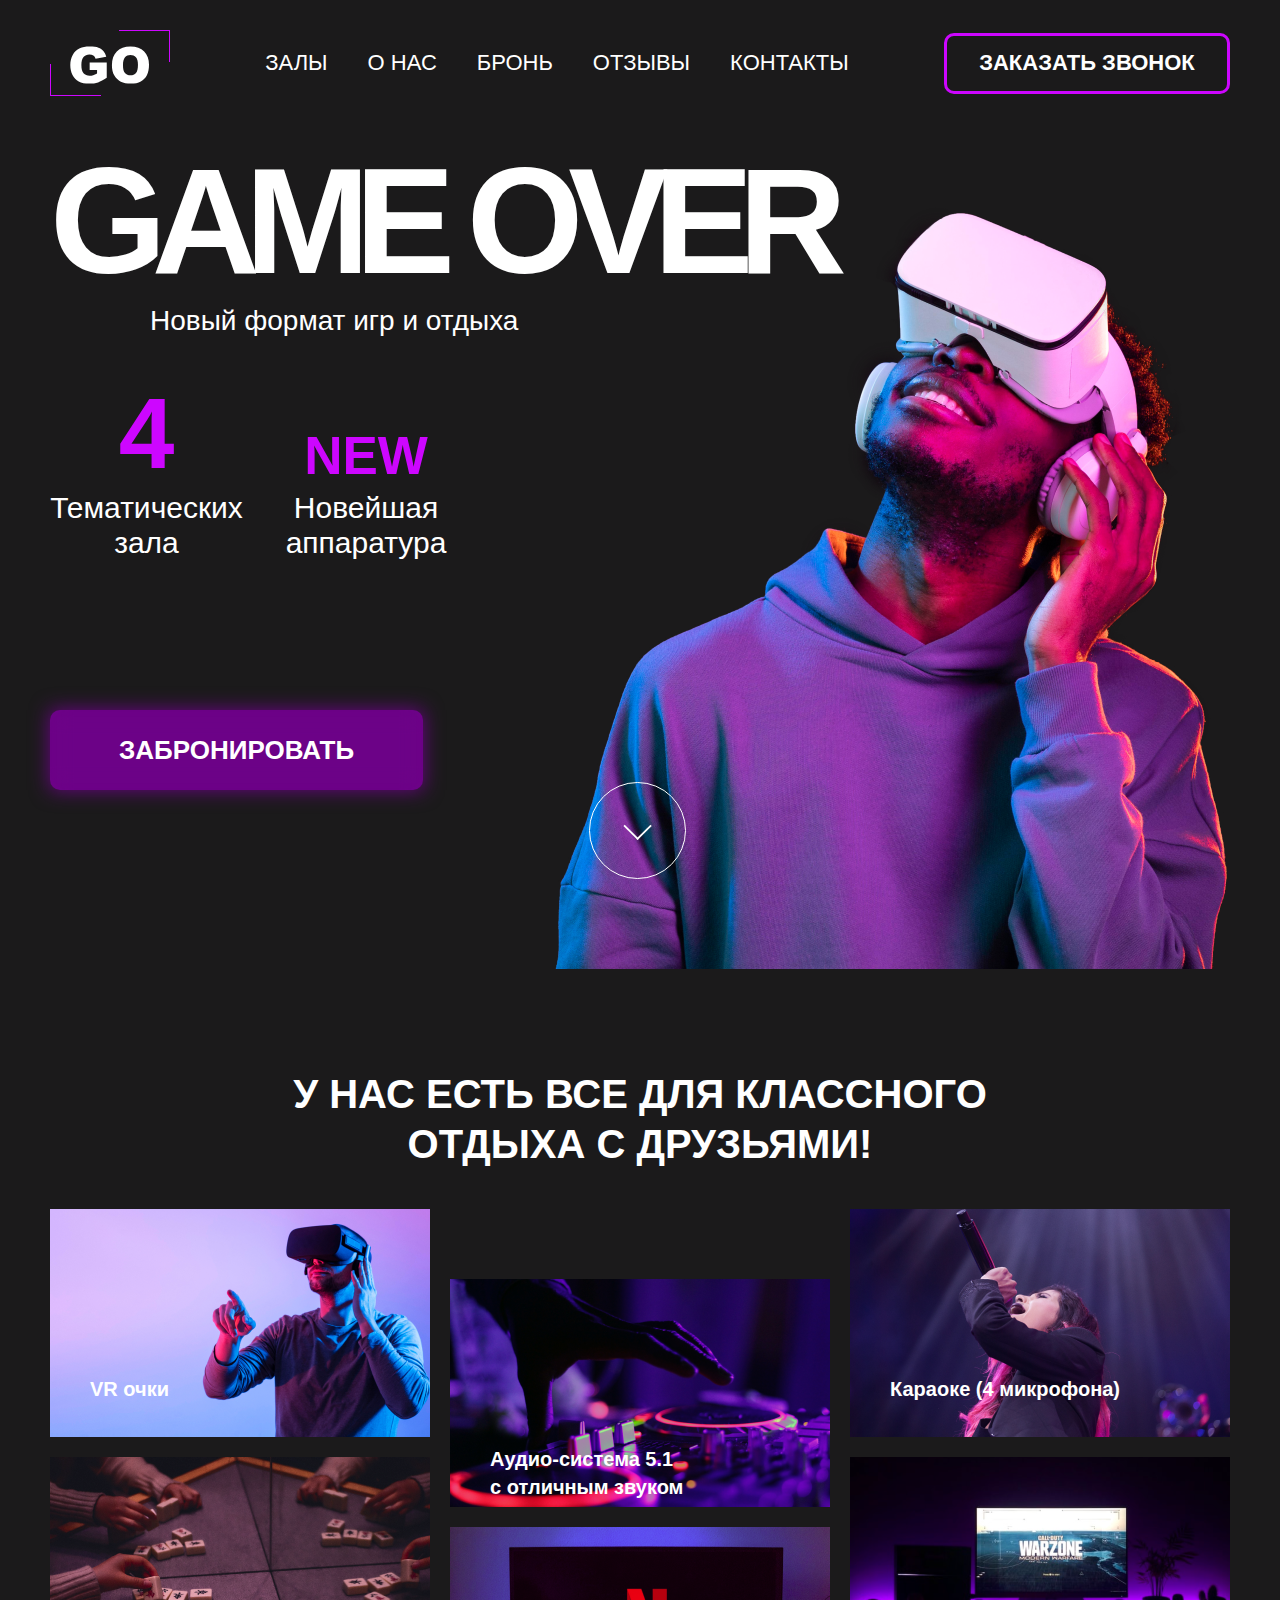
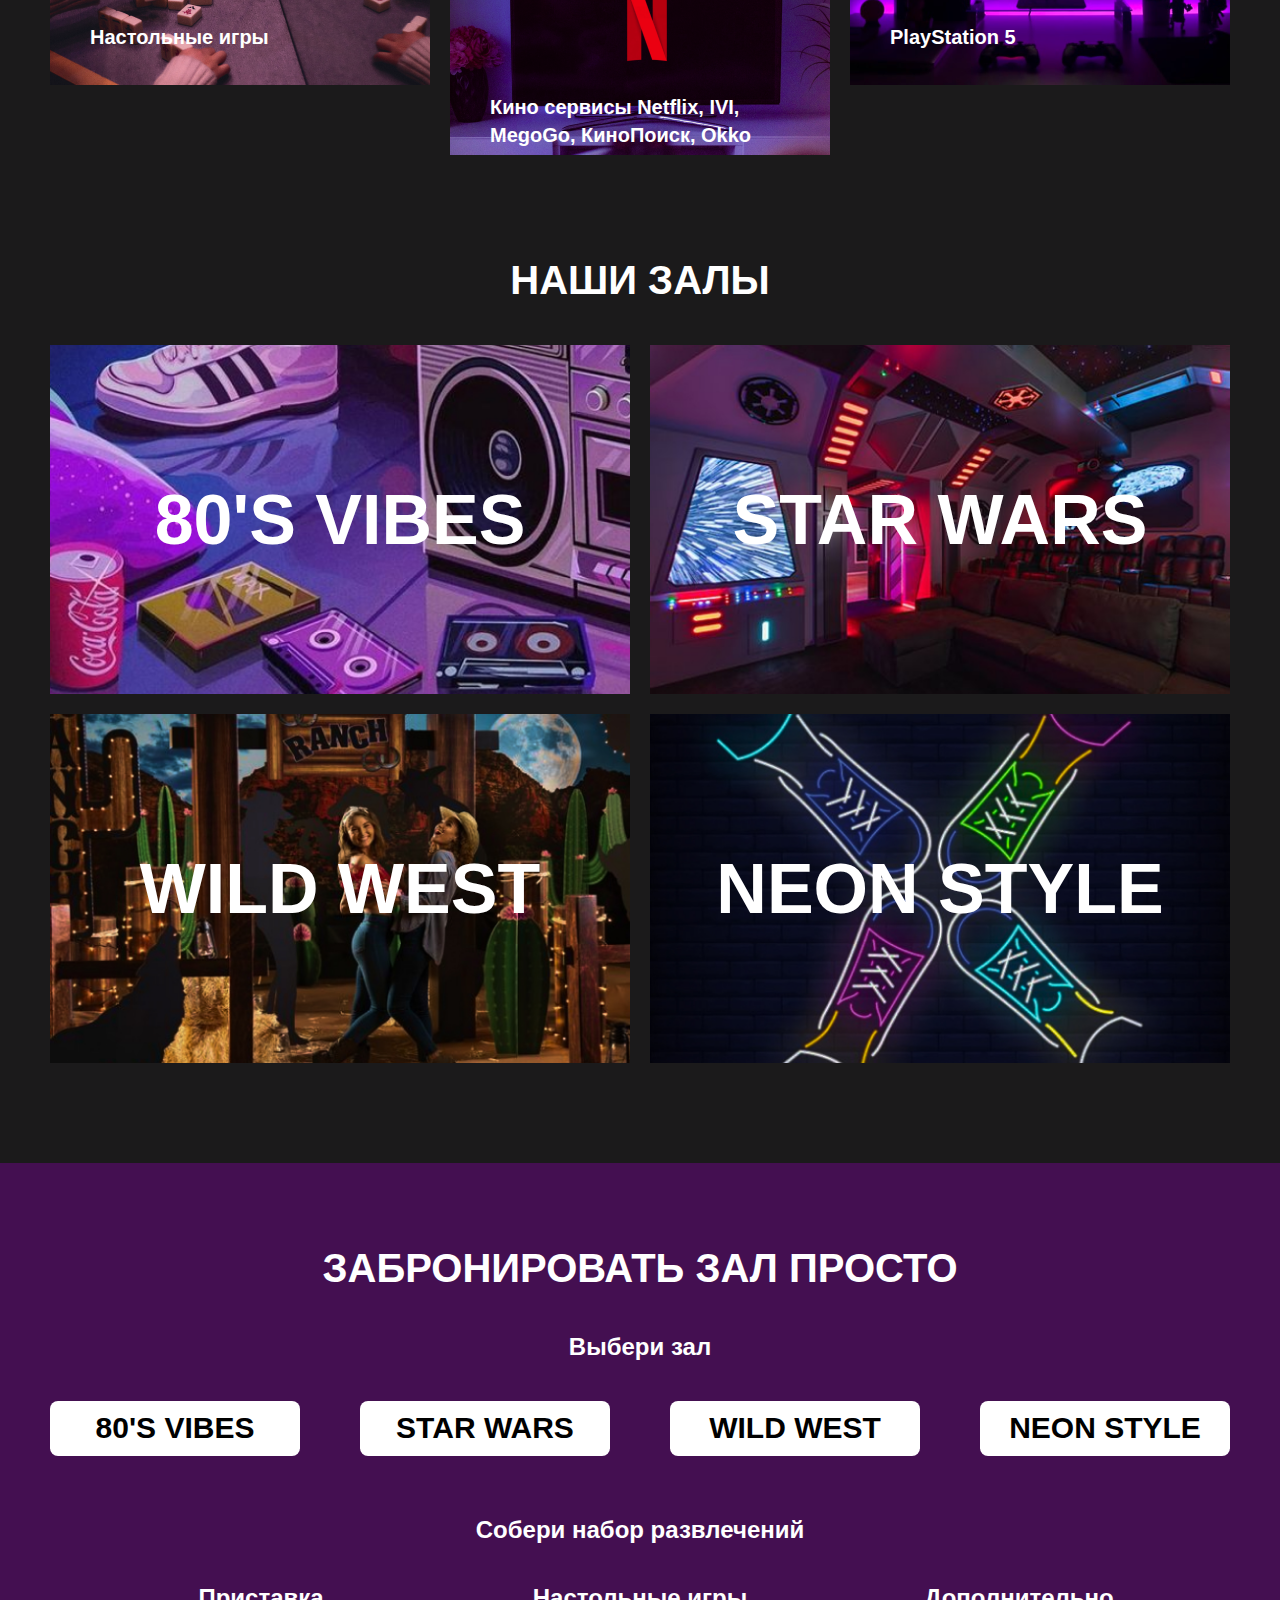
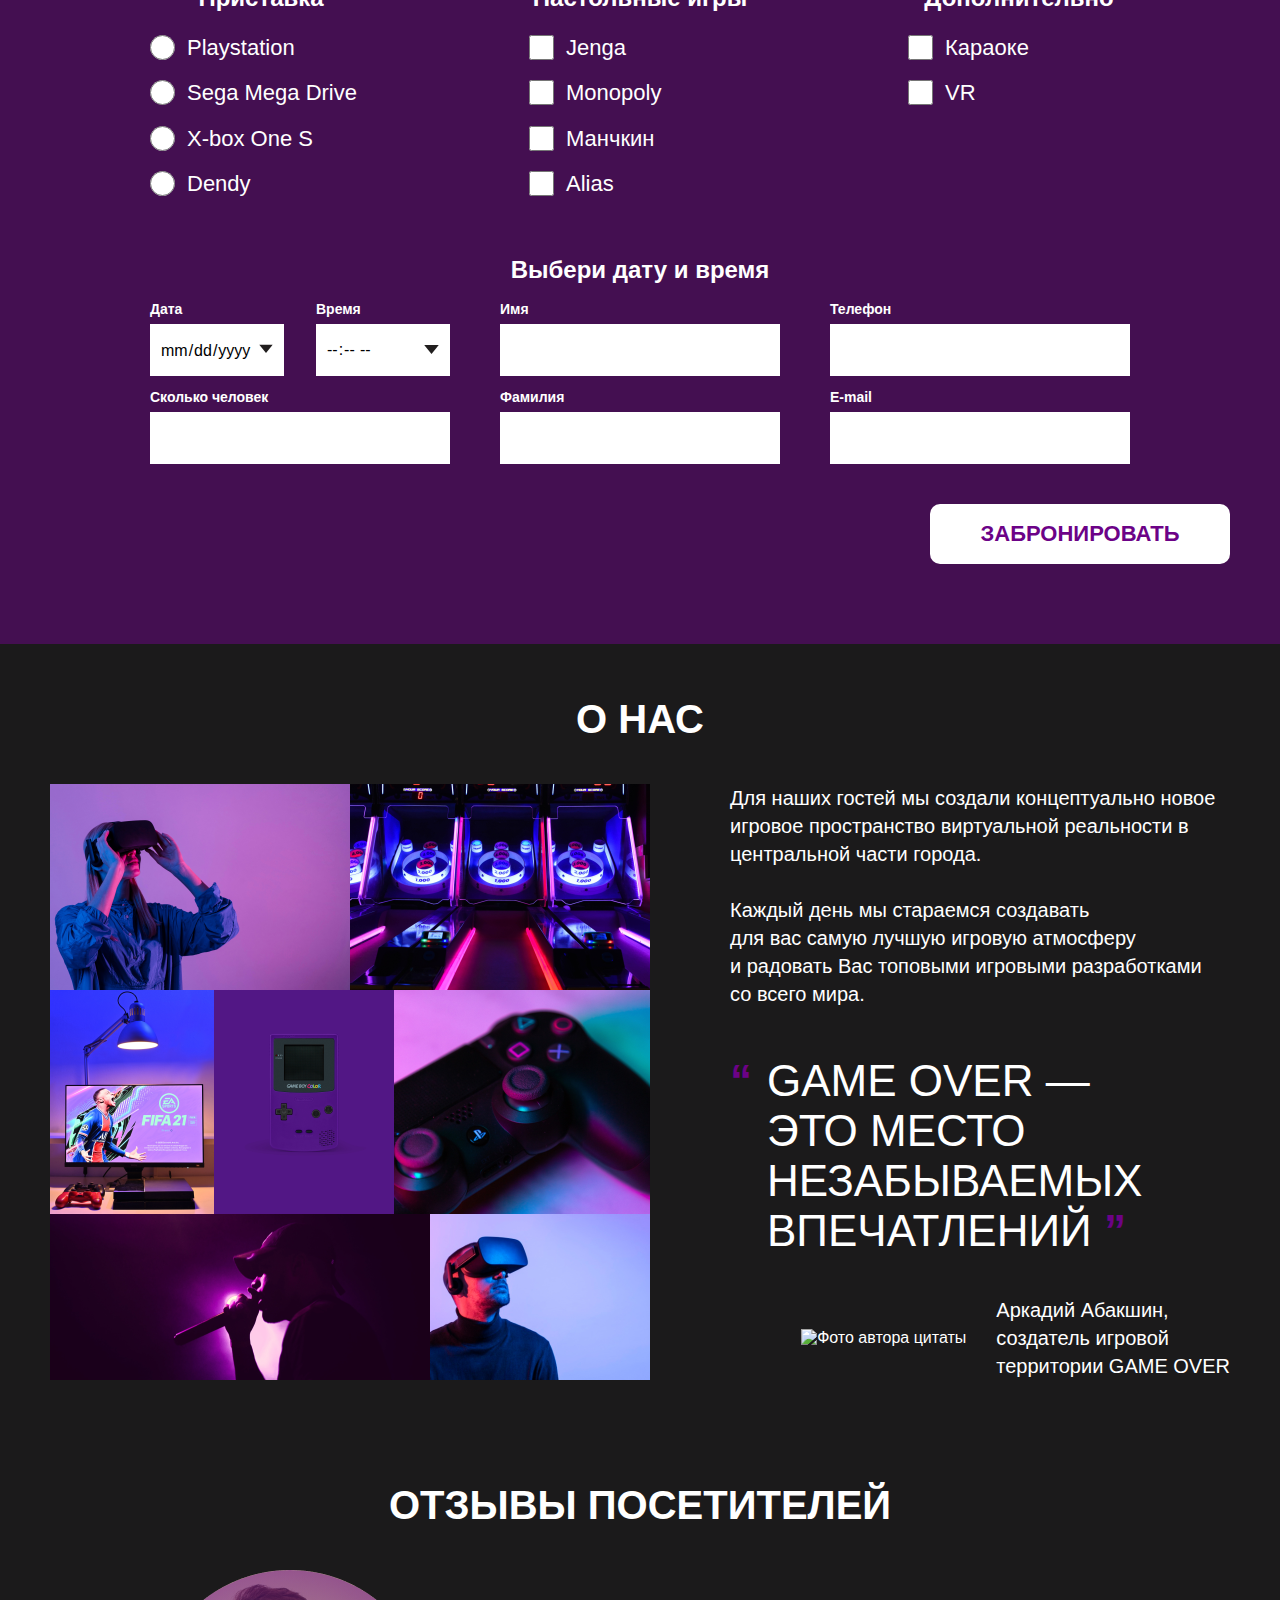
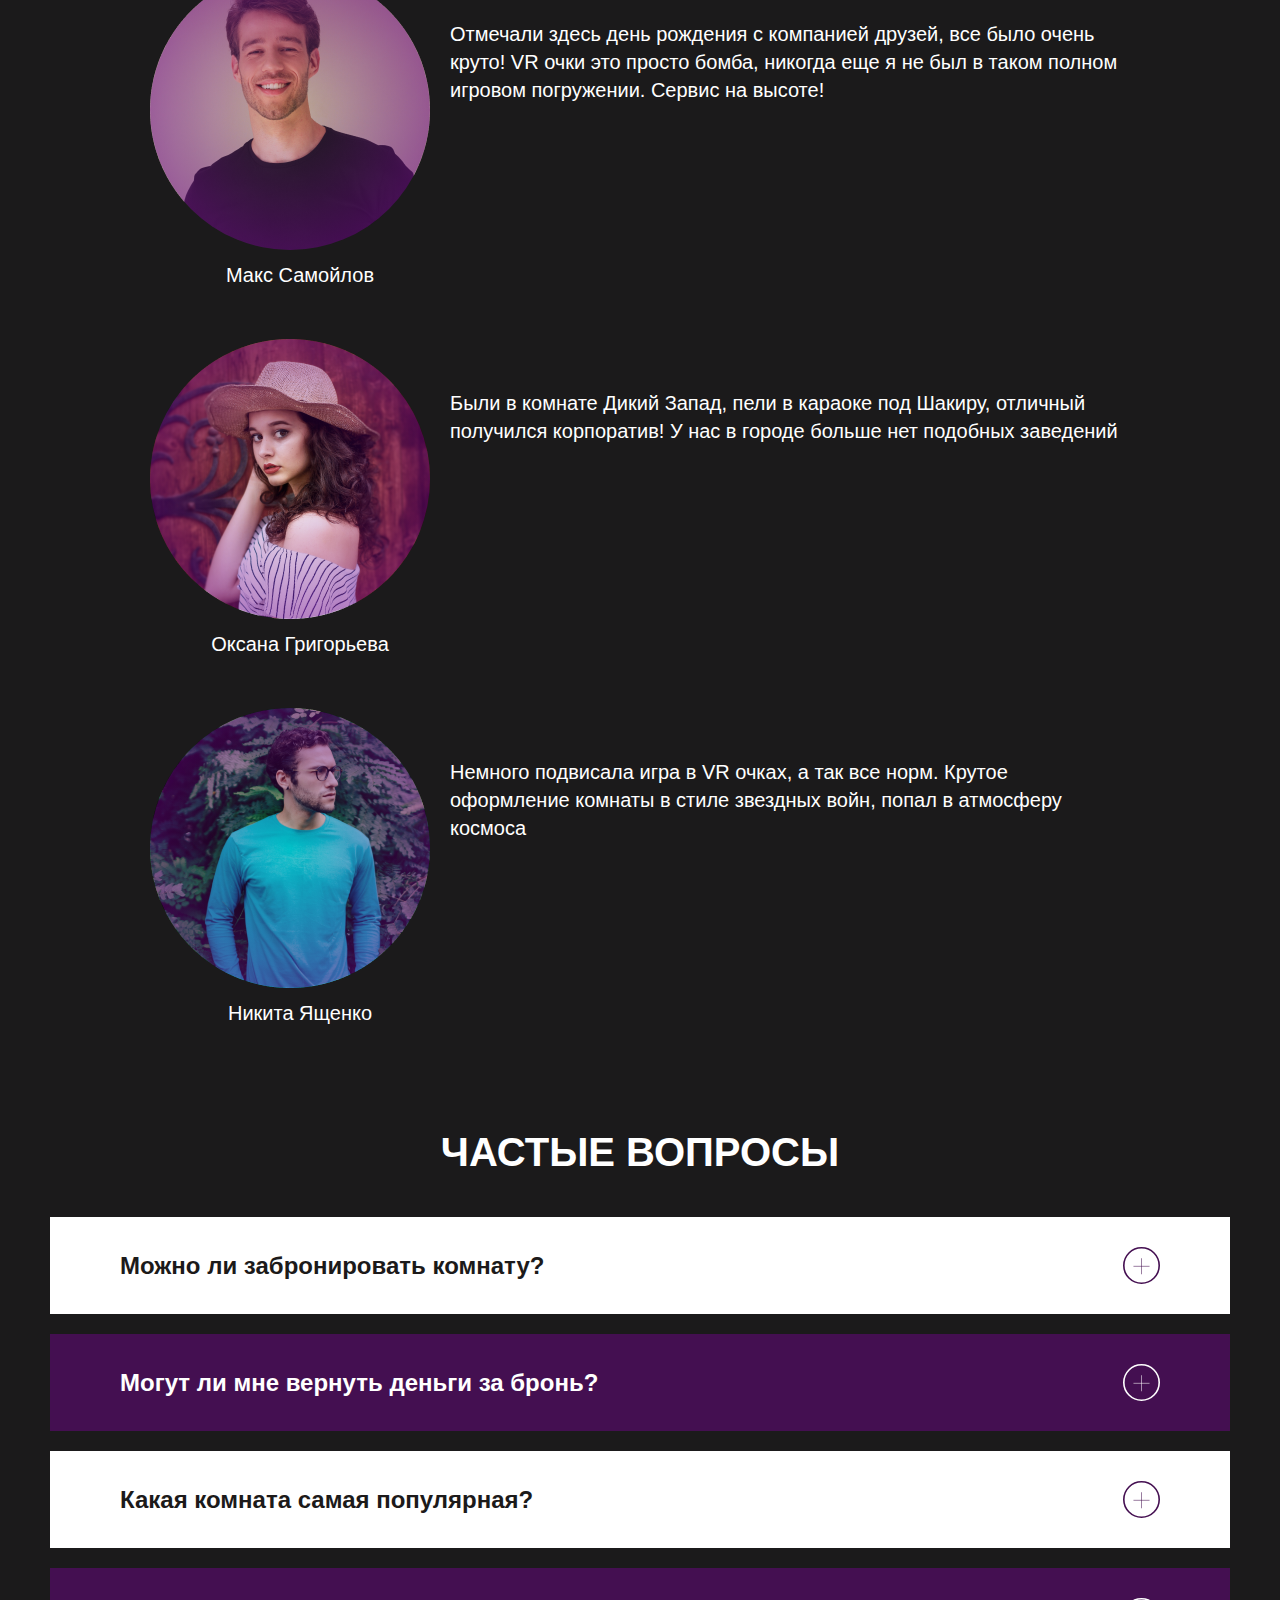
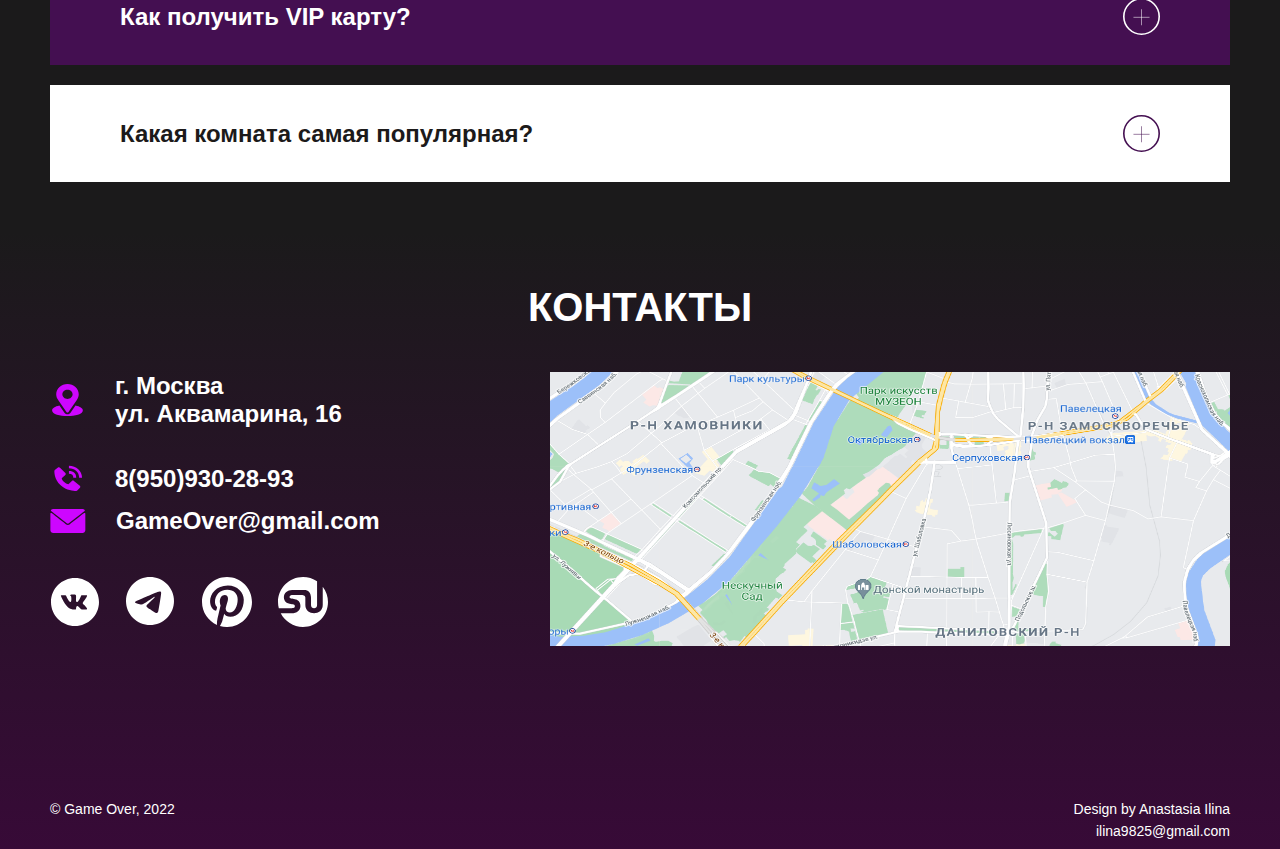
==== index.html @ a30a324d "applied a gradient to photo reviews" ====
<!DOCTYPE html>
<html lang="ru">
<head>
<meta charset="UTF-8">
  <meta name="viewport" content="width=device-width, initial-scale=1.0">
  <link type="image/x-icon" rel="icon" href="favicon/favicon.ico">
  <link rel="icon" type="image/svg+xml" href="favicon/icon.svg">
  <link rel="apple-touch-icon" sizes="180x180" href="favicon/apple-touch-icon.png">
  <link rel="icon" type="image/png" sizes="512x512" href="favicon/android-chrome-512x512.png">
  <link rel="icon" type="image/png" sizes="192x192" href="favicon/android-chrome-192x192.png">
  <link rel="icon" type="image/png" sizes="150x150" href="favicon/mstile-150x150.png">
  <link rel="icon" type="image/png" sizes="32x32" href="favicon/favicon-32x32.png">
  <link rel="icon" type="image/png" sizes="16x16" href="favicon/favicon-16x16.png">
  <title>Methed - Модуль 2</title>

  <link rel="stylesheet" href="style/index.css">
</head>
<body>
  <header class="header">
    <div class="container">
      <div class="header__box-content">

        <div class="header__box-logo">
          <a class="header__logo" href="index.html"></a>
        </div>

        <div class="header__box-nav">
          <nav class="header__navigation">
            <ul class="header__list">
              <li class="header__item">
                <a class="header__link" href="#halls">Залы</a>
              </li>
  
              <li class="header__item">
                <a class="header__link" href="#about">О нас</a>
              </li>
  
              <li class="header__item">
                <a class="header__link" href="#reservation">Бронь</a>
              </li>
  
              <li class="header__item">
                <a class="header__link" href="#reviews">Отзывы</a>
              </li>
  
              <li class="header__item">
                <a class="header__link" href="#contacts">Контакты</a>
              </li>
            </ul>
          </nav>
        </div>

        <div class="header__box-button">
          <button type="button" class="header__button">
            Заказать звонок
          </button>
        </div>

      </div>
    </div>
  </header>

  <main class="main">
    <section class="section welcome-page">
      <div class="banner container">
        <h1 class="banner__title">Game over</h1>
        <h2 class="banner__subtitle">Новый формат игр и отдыха</h2>
        <div class="banner__box-content">

          <div class="banner__box-text banner__box-text_position_left">
            <p class="banner__text banner__text_color_purple banner__text_size_100">4</p>
            <p class="banner__text">Тематических зала</p>
          </div>

          <div class="banner__box-text banner__box-text_position_right">
            <p class="banner__text banner__text_color_purple banner__text_size_75">new</p>
            <p class="banner__text">Новейшая аппаратура</p>
          </div>

        </div>

        <div class="banner__box-button">
          <button class="banner__button" type="button">Забронировать</button>
          <a class="banner__link-down" href="#halls"></a>
        </div>

      </div>
    </section>

    <section class="section have-page">
      <div class="we-have container">
        <div class="we-have__box-title">
          <h2 class="we-have__title">У нас есть все для классного отдыха с друзьями!</h2>
        </div>

        <ul class="we-have__list">
          <li class="we-have__item we-have__item_background_vr">
            <p class="we-have__item-text">VR очки</p>
          </li>

          <li class="we-have__item we-have__item_background_audio we-have__item_position_down">
            <p class="we-have__item-text">Аудио-система 5.1
              с отличным звуком</p>
          </li>

          <li class="we-have__item we-have__item_background_karaoke">
            <p class="we-have__item-text">Караоке (4 микрофона)</p>
          </li>

          <li class="we-have__item  we-have__item_background_games">
            <p class="we-have__item-text">Настольные игры</p>
          </li>

          <li class="we-have__item  we-have__item_background_films we-have__item_position_down">
            <p class="we-have__item-text">Кино сервисы Netflix, IVI, MegoGo, КиноПоиск, Okko</p>
          </li>

          <li class="we-have__item  we-have__item_background_playstation">
            <p class="we-have__item-text">РlаyStаtiоn 5</p>
          </li>
        </ul>

      </div>
    </section>

    <section class="section section_padding_custom halls-page" id="halls">
      <div class="halls container">
        <h2 class="halls__title">Наши залы</h2>
        <ol class="halls__list">
          <li class="halls__element halls__element_img_80s">
            <p class="halls__subtitle">80's 
              vibes</p>
          </li>
  
          <li class="halls__element halls__element_img_star-wars">
            <p class="halls__subtitle">Star 
              wars</p>
          </li>
  
          <li class="halls__element halls__element_img_wild-west">
            <p class="halls__subtitle">Wild 
              west</p>
          </li>
  
          <li class="halls__element halls__element_img_neon">
            <p class="halls__subtitle">Neon 
              style</p>
          </li>
        </ol>
      </div>
    </section>
  
    <section class="section-custom reservation-page" id="reservation">
      <div class="reservation container">
        <h2 class="reservation__title">Забронировать зал просто</h2>
        <p class="reservation__subtitle">Выбери зал</p>
        <form class="reservation__form" method="POST">
          <fieldset class="reservation__fieldset">

            <div class="reservation__box reservation__box_block_first">
              <label class="reservation__label reservation__label_block_first" tab-index="0">
                <input class="reservation__input reservation__input_block_first" type="radio" name="style" value="1st-style">80's vibes
              </label>
        
              <label class="reservation__label reservation__label_block_first" tab-index="0">
                <input class="reservation__input reservation__input_block_first" type="radio" name="style" value="2nd-style">Star wars
              </label>
        
              <label class="reservation__label reservation__label_block_first" tab-index="0">
                <input class="reservation__input reservation__input_block_first" type="radio" name="style" value="3rd-style">Wild west
              </label>
        
              <label class="reservation__label reservation__label_block_first" tab-index="0">
                <input class="reservation__input reservation__input_block_first" type="radio" name="style" value="4th-style">Neon style
              </label>
            </div>

          </fieldset>
          
          <div class="reservation__container-small">
            <fieldset class="reservation__fieldset">
              <legend class="reservation__legend">Собери набор развлечений</legend>

              <div class="reservation__box reservation__box_block_second">
                <fieldset class="reservation__fieldset">
                  <legend  class="reservation__legend reservation__legend_block_second">Приставка</legend>
                  
                  <div class="reservation__box-content reservation__box-content_block_second">
                    <label class="reservation__label reservation__label_block_second">
                      <input class="reservation__input reservation__input_block_second" type="radio" name="console" value="1st-console">Playstation
                      <span class="reservation__mark"></span>
                    </label>
            
                    <label class="reservation__label reservation__label_block_second">
                      <input class="reservation__input reservation__input_block_second" type="radio" name="console" value="2nd-console">Sega Mega Drive
                      <span class="reservation__mark"></span>
                    </label>
            
                    <label class="reservation__label reservation__label_block_second">
                      <input class="reservation__input reservation__input_block_second" type="radio" name="console" value="3rd-console">X-box One S
                      <span class="reservation__mark"></span>
                    </label>
            
                    <label class="reservation__label reservation__label_block_second">
                      <input class="reservation__input reservation__input_block_second" type="radio" name="console" value="4th-console">Dendy
                      <span class="reservation__mark"></span>
                    </label>
                  </div>

                </fieldset>
          
                <fieldset class="reservation__fieldset">
                  <legend class="reservation__legend reservation__legend_block_second">Настольные игры</legend>
                  
                  <div class="reservation__box-content reservation__box-content_block_second">
                    <label class="reservation__label reservation__label_block_second">
                      <input class="reservation__input reservation__input_block_second" type="checkbox" name="game" value="1st-game">Jenga
                      <span class="reservation__mark"></span>
                    </label>
            
                    <label class="reservation__label reservation__label_block_second">
                      <input class="reservation__input reservation__input_block_second" type="checkbox" name="game" value="2nd-game">Monopoly
                      <span class="reservation__mark"></span>
                    </label>
            
                    <label class="reservation__label reservation__label_block_second">
                      <input class="reservation__input reservation__input_block_second" type="checkbox" name="game" value="3rd-game">Манчкин
                      <span class="reservation__mark"></span>
                    </label>
            
                    <label class="reservation__label reservation__label_block_second">
                      <input class="reservation__input reservation__input_block_second" type="checkbox" name="game" value="4th-game">Alias
                      <span class="reservation__mark"></span>
                    </label>
                  </div>

                </fieldset>
          
                <fieldset class="reservation__fieldset">
                  <legend  class="reservation__legend reservation__legend_block_second">Дополнительно</legend>
                  
                  <div class="reservation__box-content reservation__box-content_block_second">
                    <label class="reservation__label reservation__label_block_second">
                      <input class="reservation__input reservation__input_block_second" type="checkbox" name="extra" value="1st-extra">Караоке
                      <span class="reservation__mark"></span>
                    </label>
            
                    <label  class="reservation__label reservation__label_block_second">
                      <input class="reservation__input reservation__input_block_second" type="checkbox" name="extra" value="2nd-extra">VR
                      <span class="reservation__mark"></span>
                    </label>
                  </div>
                  
                </fieldset>
              </div>

            </fieldset>
        
            <fieldset class="reservation__fieldset">
              <legend  class="reservation__legend">Выбери дату и время</legend>
              <div class="reservation__box reservation__box_block_third">

                <div class="reservation__box-third reservation__box-third_position_left">
                  <label class="reservation__label-date" for="date">Дата</label>
                  <input class="reservation__input-date" id="date" type="date" name="date" required>
            
                  <label class="reservation__label-time" for="time">Время</label>
                  <input class="reservation__input-time" id="time" type="time" name="time" required>
            
                  <label class="reservation__label-number" for="number">Сколько человек</label>
                  <input class="reservation__input-number" id="number" type="number" name="people-count" required>
                </div>
                
                <div class="reservation__box-third reservation__box-third_position_middle">
                  <label class="reservation__label-name" for="name">Имя</label>
                  <input class="reservation__input-name" id="name" type="text" name="name" required>

                  <label class="reservation__label-surname" for="surname">Фамилия</label>
                  <input class="reservation__input-surname" id="surname" type="text" name="surname" required>
                </div>

                <div class="reservation__box-third reservation__box-third_position_right">
                  <label class="reservation__label-tel" for="tel">Телефон</label>
                  <input class="reservation__input-tel" id="tel" type="tel" name="tel" pattern="^\+?[7-8]-?[0-9]{3}-?[0-9]{3}-?[0-9]{2}-?[0-9]{2}$" title="+7-(999)-999-99-99" maxlength="12" required>
    
                  <label class="reservation__label-email" for="e-mail">E-mail</label>
                  <input class="reservation__input-email" id="e-mail" type="text" name="e-mail" required>
                </div>

              </div>
            </fieldset>
          </div>

          <div class="reservation__sending-area">
            <button class="reservation__button" type="submit" formaction="https://jsonplaceholder.typicode.com/posts">Забронировать</button>
          </div>
        </form>
      </div>
    </section>

    <section class="section about-page" id="about">
      <div class="about container">
        <h2 class="about__title">О нас</h2>

        <div class="about__box-wrapper">
          <div class="about__box-content about__box-content_position_left">
            <img class="about__image" src="img/about-left-img.png" alt="">
          </div>
  
          <div class="about__box-content about__box-content_position_right">
            <p class="about__text">Для наших гостей мы создали концептуально новое игровое пространство виртуальной реальности в центральной части города. 
              
              Каждый день мы стараемся создавать 
              для вас самую лучшую игровую атмосферу 
              и радовать Вас топовыми игровыми разработками 
              со всего мира.</p>
            <div class="about__box-quote">
              <span class="about__qoute-symbol">“</span>
              <blockquote class="about__quote">GAME OVER — 
              это место незабываемых впечатлений</blockquote>
            </div>

            <div class="about__box-author">
              <img class="about__author-image" src="img/boss-photo.svg" alt="Фото автора цитаты">
              <cite class="about__author-name">Аркадий Абакшин, 
                создатель игровой 
                территории GAME OVER</cite>
            </div>
          </div>

        </div>

      </div>
    </section>

    <section class="section review-page" id="reviews">
      <div class="review container-review">
        <h2 class="review__title">Отзывы посетителей</h2>
        <ul class="review__list">
          <li class="review__element">
            <figure class="review__figure">
              <img class="review__image" src="img/review-image-1.png" alt="Фото посетителя">
              <figcaption class="review__caption">Макс Самойлов</figcaption>
            </figure>
            <p class="review__text">Отмечали здесь день рождения с компанией друзей, все было очень круто! VR очки это просто бомба, никогда еще я не был в таком полном игровом погружении. Сервис на высоте!</p>
          </li>

          <li class="review__element">
            <figure class="review__figure">
              <img class="review__image" src="img/review-image-2.png" alt="Фото посетителя">
              <figcaption class="review__caption">Оксана Григорьева</figcaption>
            </figure>
            <p class="review__text">Были в комнате Дикий Запад, пели в караоке под Шакиру, отличный получился корпоратив! У нас в городе больше нет подобных заведений</p>
          </li>

          <li class="review__element">
            <figure class="review__figure">
              <img class="review__image" src="img/review-image-3.png" alt="Фото посетителя">
              <figcaption class="review__caption">Никита Ященко</figcaption>
            </figure>
            <p class="review__text">Немного подвисала игра в VR очках, а так все норм. Крутое оформление комнаты в стиле звездных войн, попал в атмосферу космоса</p>
          </li>
        </ul>
      </div>
    </section>

    <section class="section faq-page">
      <div class="faq container">
        <h2 class="faq__title">Частые вопросы</h2>
        <ul class="faq__list">
          <li class="faq__element">
            <p class="faq__text">Можно ли забронировать комнату?</p>
            <button class="faq__icon faq__icon_color_purple"></button>
          </li>
          <li class="faq__element">
            <p class="faq__text faq__text_color_white">Могут ли мне вернуть деньги за бронь?</p>
            <button class="faq__icon faq__icon_color_white"></button>
          </li>
          <li class="faq__element">
            <p class="faq__text">Какая комната самая популярная?</p>
            <button class="faq__icon faq__icon_color_purple"></button>
          </li>
          <li class="faq__element">
            <p class="faq__text faq__text_color_white">Как получить VIP карту?</p>
            <button class="faq__icon faq__icon_color_white"></button>
          </li>
          <li class="faq__element">
            <p class="faq__text">Какая комната самая популярная?</p>
            <button class="faq__icon faq__icon_color_purple"></button>
          </li>
        </ul>
      </div>
    </section>

    <section class="section contacts-page" id="contacts">
      <div class="contacts container">
        <h2 class="contacts__title">Контакты</h2>

        <div class="contacts__box-wrapper">
          <div class="contacts__box-content contacts__box-content_position_left">
            <address class="contacts__address-area">
              <div class="contacts__box-address contacts__box-address_block_place">
                <svg class="contacts__address-icon" width="35" height="32" viewBox="0 0 35 32" fill="none" xmlns="http://www.w3.org/2000/svg">
                  <g>
                    <path d="M17.4815 0C11.338 0 6.21411 4.52938 6.21411 10.3125C6.21411 12.5126 6.93645 14.4745 8.32275 16.3129L16.6192 28.1616C17.0217 28.7376 17.9421 28.7365 18.3437 28.1616L26.6762 16.2726C28.0326 14.5175 28.7488 12.4567 28.7488 10.3125C28.7488 4.62619 23.6943 0 17.4815 0ZM17.4815 15C14.6576 15 12.3599 12.8971 12.3599 10.3125C12.3599 7.72794 14.6576 5.625 17.4815 5.625C20.3053 5.625 22.603 7.72794 22.603 10.3125C22.603 12.8971 20.3053 15 17.4815 15Z"/>
                    <path d="M25.4891 21.5435L20.3313 28.9239C18.9962 30.829 15.9593 30.8228 14.6306 28.9257L9.46443 21.5454C4.91897 22.5073 2.11688 24.2693 2.11688 26.375C2.11688 30.0289 10.0333 32 17.4815 32C24.9297 32 32.846 30.0289 32.846 26.375C32.846 24.2678 30.0401 22.5048 25.4891 21.5435Z"/>
                  </g>
                </svg>
      
                <p class="contacts__address-place">г. Москва
                  ул. Аквамарина, 16
                </p>
              </div>
    
              <div class="contacts__box-address contacts__box-address_block_phone">
                <svg class="contacts__address-icon" width="35" height="32" viewBox="0 0 35 32" fill="none" xmlns="http://www.w3.org/2000/svg">
                  <g>
                    <path d="M29.1358 14.6654H32.0494C32.0494 7.82541 26.4072 2.66675 18.9237 2.66675V5.33341C24.8412 5.33341 29.1358 9.25741 29.1358 14.6654Z"/>
                    <path d="M18.9382 10.6667C22.0019 10.6667 23.3086 11.8627 23.3086 14.6667H26.2222C26.2222 10.3667 23.6364 7.99999 18.9382 7.99999V10.6667ZM23.9234 17.924C23.6435 17.6911 23.2756 17.5669 22.8975 17.5776C22.5194 17.5883 22.1607 17.7331 21.897 17.9813L18.4109 21.2627C17.5718 21.116 15.8848 20.6347 14.1483 19.0493C12.4118 17.4587 11.8859 15.9107 11.73 15.148L15.3123 11.956C15.5839 11.7148 15.7422 11.3864 15.7539 11.0403C15.7656 10.6941 15.6297 10.3574 15.3749 10.1013L9.9921 4.68399C9.73722 4.42714 9.38298 4.27133 9.00462 4.24967C8.62625 4.22801 8.25356 4.3422 7.9657 4.56799L4.80447 7.04933C4.55261 7.28068 4.40228 7.58859 4.382 7.91466C4.36015 8.24799 3.94351 16.144 10.6331 22.2693C16.469 27.6093 23.7792 28 25.7924 28C26.0867 28 26.2674 27.992 26.3154 27.9893C26.6716 27.9711 27.0079 27.8329 27.2594 27.6013L29.9691 24.7067C30.2159 24.4434 30.341 24.1024 30.3176 23.7561C30.2942 23.4098 30.1242 23.0855 29.8438 22.852L23.9234 17.924Z"/>
                  </g>
                </svg>
    
                <a class="contacts__address-phone" href="tel:89509302893">
                  8(950)930-28-93
                </a>
              </div>
    
              <div class="contacts__box-address contacts__box-address_block_email">
                <svg class="contacts__address-icon" width="36" height="32" viewBox="0 0 36 32" fill="none" xmlns="http://www.w3.org/2000/svg">
                  <g>
                    <path d="M1.10021 5.94725C5.89873 9.66669 14.3187 16.2103 16.7934 18.2506C17.1256 18.526 17.4819 18.666 17.8518 18.666C18.221 18.666 18.5767 18.5273 18.9082 18.2533C21.385 16.2109 29.8049 9.66669 34.6035 5.94725C34.9023 5.71612 34.9478 5.30987 34.706 5.02731C34.1468 4.37437 33.3132 4 32.4197 4H3.28396C2.39056 4 1.55684 4.37438 0.997775 5.02738C0.755902 5.30988 0.80145 5.71612 1.10021 5.94725Z"/>
                    <path d="M34.9108 7.96279C34.6526 7.85279 34.3489 7.89116 34.1341 8.05916C28.8126 12.188 22.0209 17.4804 19.8841 19.2427C18.6847 20.2336 17.0202 20.2336 15.8181 19.2414C13.5405 17.3632 5.91363 11.4289 1.56962 8.0591C1.35335 7.8911 1.04893 7.85404 0.792853 7.96273C0.535411 8.07216 0.370361 8.30785 0.370361 8.5676V25.3332C0.370361 26.804 1.67703 27.9999 3.28396 27.9999H32.4198C34.0267 27.9999 35.3333 26.804 35.3333 25.3332V8.5676C35.3333 8.30785 35.1683 8.07154 34.9108 7.96279Z"/>
                  </g>
                </svg>
                  
                <a class="contacts__address-email" href="mailto:gameover@gmail.com">
                  GameOver@gmail.com
                </a>
              </div>
    
            </address>
    
            <nav class="contacts__navigation-area">
              <ul class="contacts__navigation-list">
    
                <li class="contacts__navigation-item"> 
                  <a href="https://vk.com" target="_blank">
                    <svg class="contacts__navigation-icon" width="50" height="50" viewBox="0 0 50 50" fill="none" xmlns="http://www.w3.org/2000/svg">
                      <title>Vkontakte</title>
                      <path d="M24.9999 1C11.7449 1 0.999878 11.745 0.999878 25C0.999878 38.255 11.7449 49 24.9999 49C38.2549 49 48.9999 38.255 48.9999 25C48.9999 11.745 38.2549 1 24.9999 1ZM34.2299 28.0775C34.2299 28.0775 36.3524 30.1725 36.8749 31.145C36.8899 31.165 36.8974 31.185 36.9024 31.195C37.1149 31.5525 37.1649 31.83 37.0599 32.0375C36.8849 32.3825 36.2849 32.5525 36.0799 32.5675H32.3299C32.0699 32.5675 31.5249 32.5 30.8649 32.045C30.3574 31.69 29.8574 31.1075 29.3699 30.54C28.6424 29.695 28.0124 28.965 27.3774 28.965C27.2967 28.9649 27.2166 28.9775 27.1399 29.0025C26.6599 29.1575 26.0449 29.8425 26.0449 31.6675C26.0449 32.2375 25.5949 32.565 25.2774 32.565H23.5599C22.9749 32.565 19.9274 32.36 17.2274 29.5125C13.9224 26.025 10.9474 19.03 10.9224 18.965C10.7349 18.5125 11.1224 18.27 11.5449 18.27H15.3324C15.8374 18.27 16.0024 18.5775 16.1174 18.85C16.2524 19.1675 16.7474 20.43 17.5599 21.85C18.8774 24.165 19.6849 25.105 20.3324 25.105C20.4538 25.1036 20.573 25.0727 20.6799 25.015C21.5249 24.545 21.3674 21.5325 21.3299 20.9075C21.3299 20.79 21.3274 19.56 20.8949 18.97C20.5849 18.5425 20.0574 18.38 19.7374 18.32C19.8669 18.1413 20.0375 17.9964 20.2349 17.8975C20.8149 17.6075 21.8599 17.565 22.8974 17.565H23.4749C24.5999 17.58 24.8899 17.6525 25.2974 17.755C26.1224 17.9525 26.1399 18.485 26.0674 20.3075C26.0449 20.825 26.0224 21.41 26.0224 22.1C26.0224 22.25 26.0149 22.41 26.0149 22.58C25.9899 23.5075 25.9599 24.56 26.6149 24.9925C26.7003 25.0461 26.799 25.0746 26.8999 25.075C27.1274 25.075 27.8124 25.075 29.6674 21.8925C30.2395 20.8681 30.7366 19.8037 31.1549 18.7075C31.1924 18.6425 31.3024 18.4425 31.4324 18.365C31.5283 18.3161 31.6347 18.2912 31.7424 18.2925H36.1949C36.6799 18.2925 37.0124 18.365 37.0749 18.5525C37.1849 18.85 37.0549 19.7575 35.0224 22.51L34.1149 23.7075C32.2724 26.1225 32.2724 26.245 34.2299 28.0775Z"/>
                    </svg>
                  </a>
                </li>
    
                <li class="contacts__navigation-item">
                  <a href="https://web.telegram.org" target="_blank">
                    <svg class="contacts__navigation-icon" width="50" height="50" viewBox="0 0 50 50" fill="none" xmlns="http://www.w3.org/2000/svg">
                      <title>Telegram</title>
                      <path d="M47.9999 24C47.9999 30.3652 45.4713 36.4697 40.9704 40.9706C36.4696 45.4714 30.3651 48 23.9999 48C17.6347 48 11.5302 45.4714 7.02932 40.9706C2.52844 36.4697 -0.00012207 30.3652 -0.00012207 24C-0.00012207 17.6348 2.52844 11.5303 7.02932 7.02944C11.5302 2.52856 17.6347 0 23.9999 0C30.3651 0 36.4696 2.52856 40.9704 7.02944C45.4713 11.5303 47.9999 17.6348 47.9999 24ZM24.8609 17.718C22.5269 18.69 17.8589 20.7 10.8629 23.748C9.72888 24.198 9.13188 24.642 9.07788 25.074C8.98788 25.803 9.90288 26.091 11.1479 26.484L11.6729 26.649C12.8969 27.048 14.5469 27.513 15.4019 27.531C16.1819 27.549 17.0489 27.231 18.0059 26.571C24.5429 22.158 27.9179 19.929 28.1279 19.881C28.2779 19.845 28.4879 19.803 28.6259 19.929C28.7669 20.052 28.7519 20.289 28.7369 20.352C28.6469 20.739 25.0559 24.075 23.1989 25.803C22.6199 26.343 22.2089 26.724 22.1249 26.811C21.9399 27 21.7519 27.1861 21.5609 27.369C20.4209 28.467 19.5689 29.289 21.6059 30.633C22.5869 31.281 23.3729 31.812 24.1559 32.346C25.0079 32.928 25.8599 33.507 26.9639 34.233C27.2429 34.413 27.5129 34.608 27.7739 34.794C28.7669 35.502 29.6639 36.138 30.7649 36.036C31.4069 35.976 32.0699 35.376 32.4059 33.576C33.2009 29.325 34.7639 20.118 35.1239 16.323C35.1458 16.0075 35.1328 15.6906 35.0849 15.378C35.0566 15.1258 34.9346 14.8934 34.7429 14.727C34.4699 14.5386 34.1445 14.4409 33.8129 14.448C32.9129 14.463 31.5239 14.946 24.8609 17.718Z"/>
                    </svg>
                  </a>
                </li>
    
                <li class="contacts__navigation-item">
                  <a href="https://pinterest.com" target="_blank">
                    <svg class="contacts__navigation-icon" width="50" height="50" viewBox="0 0 50 50" fill="none" xmlns="http://www.w3.org/2000/svg">
                      <title>Pinterest</title>
                      <path d="M25.0005 0C11.1947 0 -0.000152588 11.1936 -0.000152588 25.0006C-0.000152588 35.2378 6.15562 44.0314 14.9646 47.8981C14.8941 46.1526 14.9511 44.0558 15.3998 42.159C15.8806 40.1282 18.6165 28.5359 18.6165 28.5359C18.6165 28.5359 17.8178 26.9397 17.8178 24.5808C17.8178 20.8763 19.9652 18.1077 22.6383 18.1077C24.912 18.1077 26.0107 19.8154 26.0107 21.8609C26.0107 24.1468 24.5537 27.5635 23.8037 30.7327C23.1768 33.3859 25.1338 35.5481 27.7498 35.5481C32.4864 35.5481 35.6761 29.4647 35.6761 22.2558C35.6761 16.7782 31.9864 12.6769 25.2742 12.6769C17.6902 12.6769 12.9659 18.3321 12.9659 24.6487C12.9659 26.8282 13.6082 28.3635 14.6146 29.5513C15.0768 30.0981 15.1409 30.318 14.9736 30.9462C14.8537 31.4058 14.5781 32.5128 14.4646 32.9519C14.2986 33.5853 13.7857 33.8109 13.2127 33.5776C9.71972 32.1513 8.0928 28.3263 8.0928 24.0263C8.0928 16.9237 14.0819 8.40898 25.9601 8.40898C35.5056 8.40898 41.7877 15.316 41.7877 22.732C41.7877 32.5378 36.3351 39.8647 28.2979 39.8647C25.5998 39.8647 23.0607 38.4051 22.1909 36.7487C22.1909 36.7487 20.7396 42.5077 20.4325 43.6218C19.9024 45.5494 18.8646 47.4763 17.9159 48.9769C20.2162 49.6571 22.6024 50.0025 25.0011 50.0026C38.8063 50.0013 49.9998 38.8071 49.9998 25.0006C49.9998 11.1936 38.8063 0 25.0005 0Z"/>
                    </svg>
                  </a>
                </li>
    
                <li class="contacts__navigation-item">
                  <a href="https://www.stumbleupon.com" target="_blank">
                    <svg class="contacts__navigation-icon" width="50" height="50" viewBox="0 0 50 50" fill="none" xmlns="http://www.w3.org/2000/svg">
                      <g>
                      <title>Stumbleupon</title>
                      <path fill-rule="evenodd" clip-rule="evenodd" d="M44.7441 9.66919C48.1583 14.0494 50.0085 19.4463 49.9999 24.9999C49.9999 38.8051 38.805 49.9999 25.0006 49.9999C15.2871 49.9999 6.86597 44.4576 2.72751 36.3647H13.6237C18.816 36.3647 22.4429 33.566 22.4429 29.0923C22.4429 19.6108 11.5051 23.4737 11.5051 20.1089C11.5051 18.4878 12.8057 17.898 15.1858 17.898H22.7692C24.8711 17.898 27.3435 18.275 27.3435 20.5685V28.1243C27.3435 33.5955 31.6159 36.364 36.0441 36.364C40.548 36.364 44.7435 33.5955 44.7435 28.1243V9.66919H44.7441Z"/>
                      <path fill-rule="evenodd" clip-rule="evenodd" d="M25.0005 2.43241e-05C30.0173 -0.00698868 34.919 1.50262 39.0626 4.33079V28.3013C39.0626 29.9628 37.7037 31.3224 36.0447 31.3224C34.3838 31.3224 33.0261 29.9628 33.0261 28.3013V21.1186C33.0261 15.3846 30.1242 12.9994 26.3447 12.9994H14.0441C9.59088 12.9994 5.89665 15.834 5.89665 20.3289C5.89665 22.6289 6.8819 25.9994 11.5415 26.8353C15.337 27.5186 16.8351 27.3199 16.8351 29.3506C16.8351 31.3224 14.6261 31.3224 11.7101 31.3224H0.808189C0.269676 29.2582 -0.0019826 27.1334 -0.000143311 25C-0.000143311 11.1981 11.196 2.43241e-05 25.0005 2.43241e-05Z"/>
                      </g>
                    </svg>
                  </a>
                </li>
              </ul>
            </nav>
          </div>
  
          <div class="contacts__box-content contacts__box-content_position_right">
            <img class="contacts__map-image" src="img/map.png" alt="Фото карты с адресом компании">
          </div>
        </div>

        <div class="contacts__footer">
          <div class="contacts__box-footer contacts__box-footer_position_left">
            <p class="contacts__footer-text">© Game Over, 2022</p>
          </div>
  
          <div class="contacts__box-footer contacts__box-footer_position_right">
            <p class="contacts__footer-text">Design by Anastasia Ilina</p>
            <a class="contacts__footer-text" href="mailto:ilina9825@gmail.com">ilina9825@gmail.com</a>
          </div>
        </div>

      </div>
    </section>
  </main>
</body>
</html>
---- style/index.css ----
@import "var.css";
@import "normalize.css";
@import "global.css";
@import "header.css";
@import "banner.css";
@import "we-have.css";
@import "halls.css";
@import "reservation.css";
@import "about.css";
@import "review.css";
@import "faq.css";
@import "contacts.css";
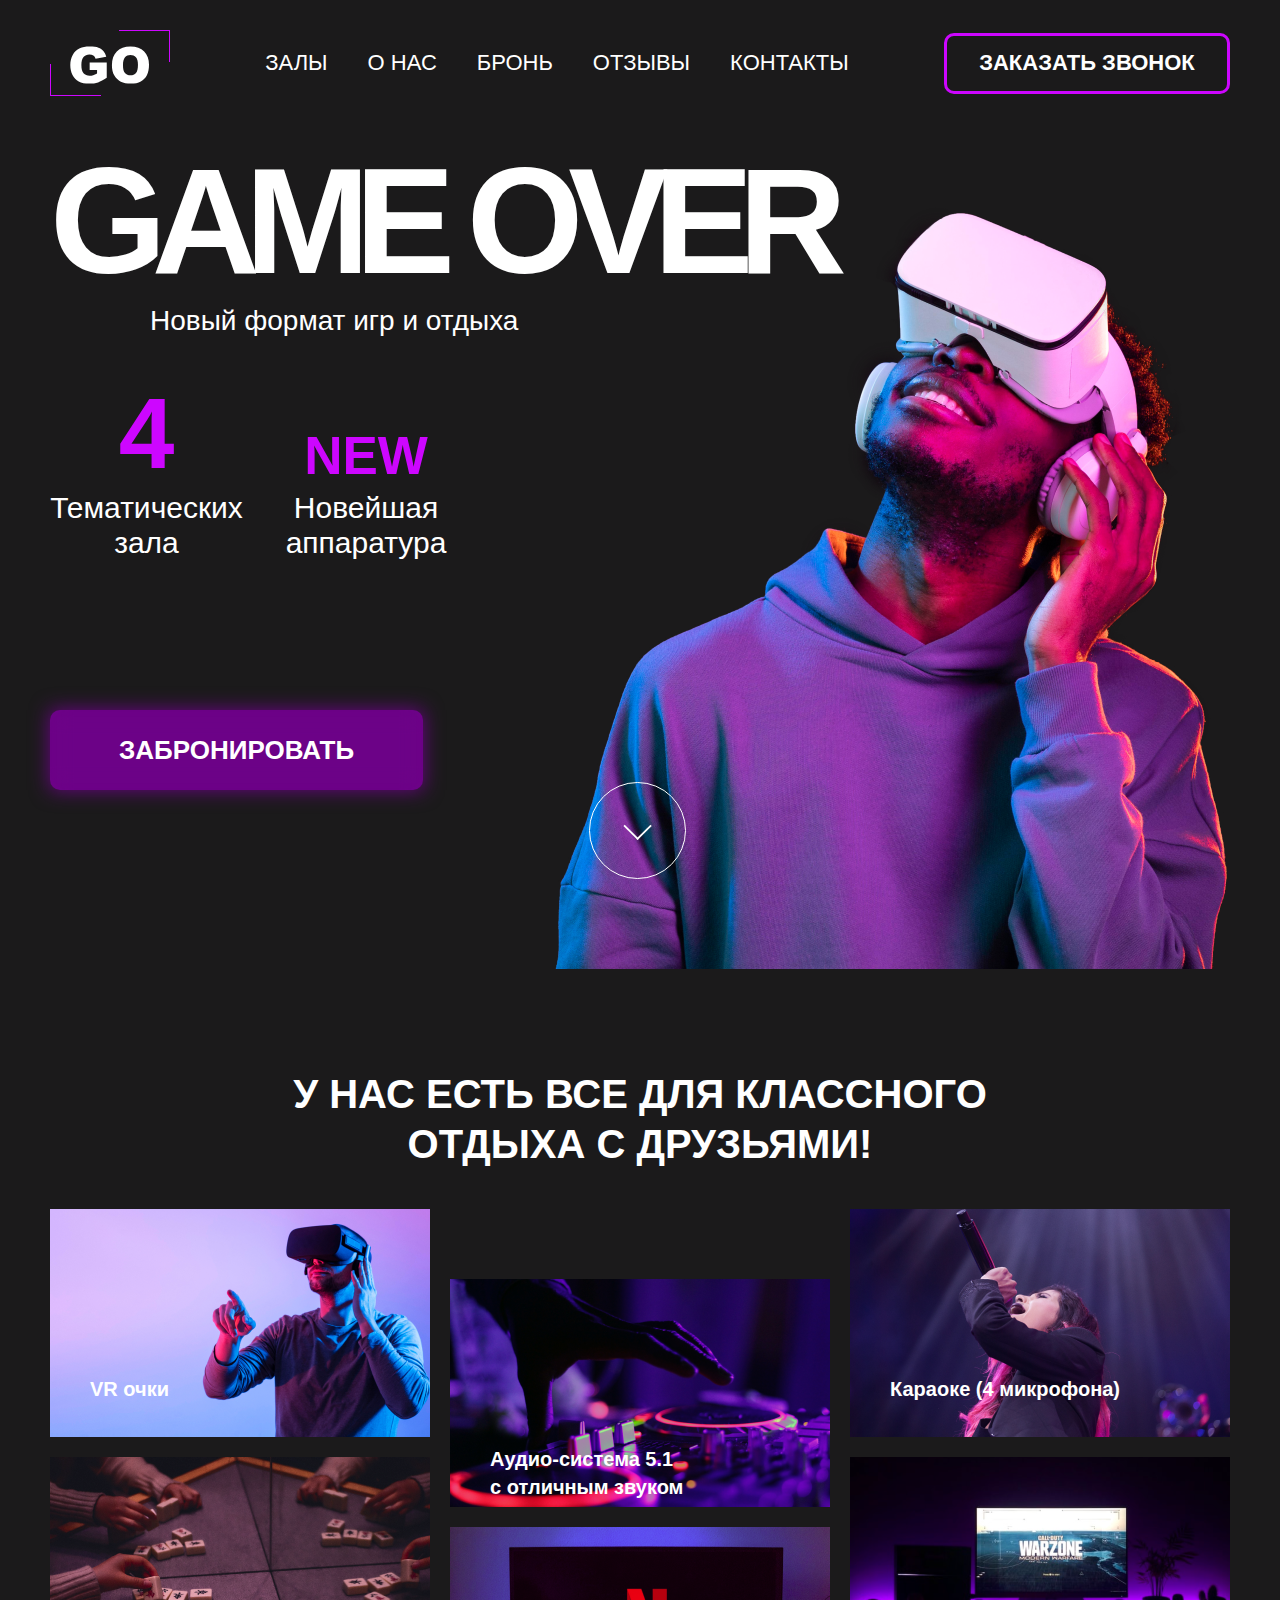
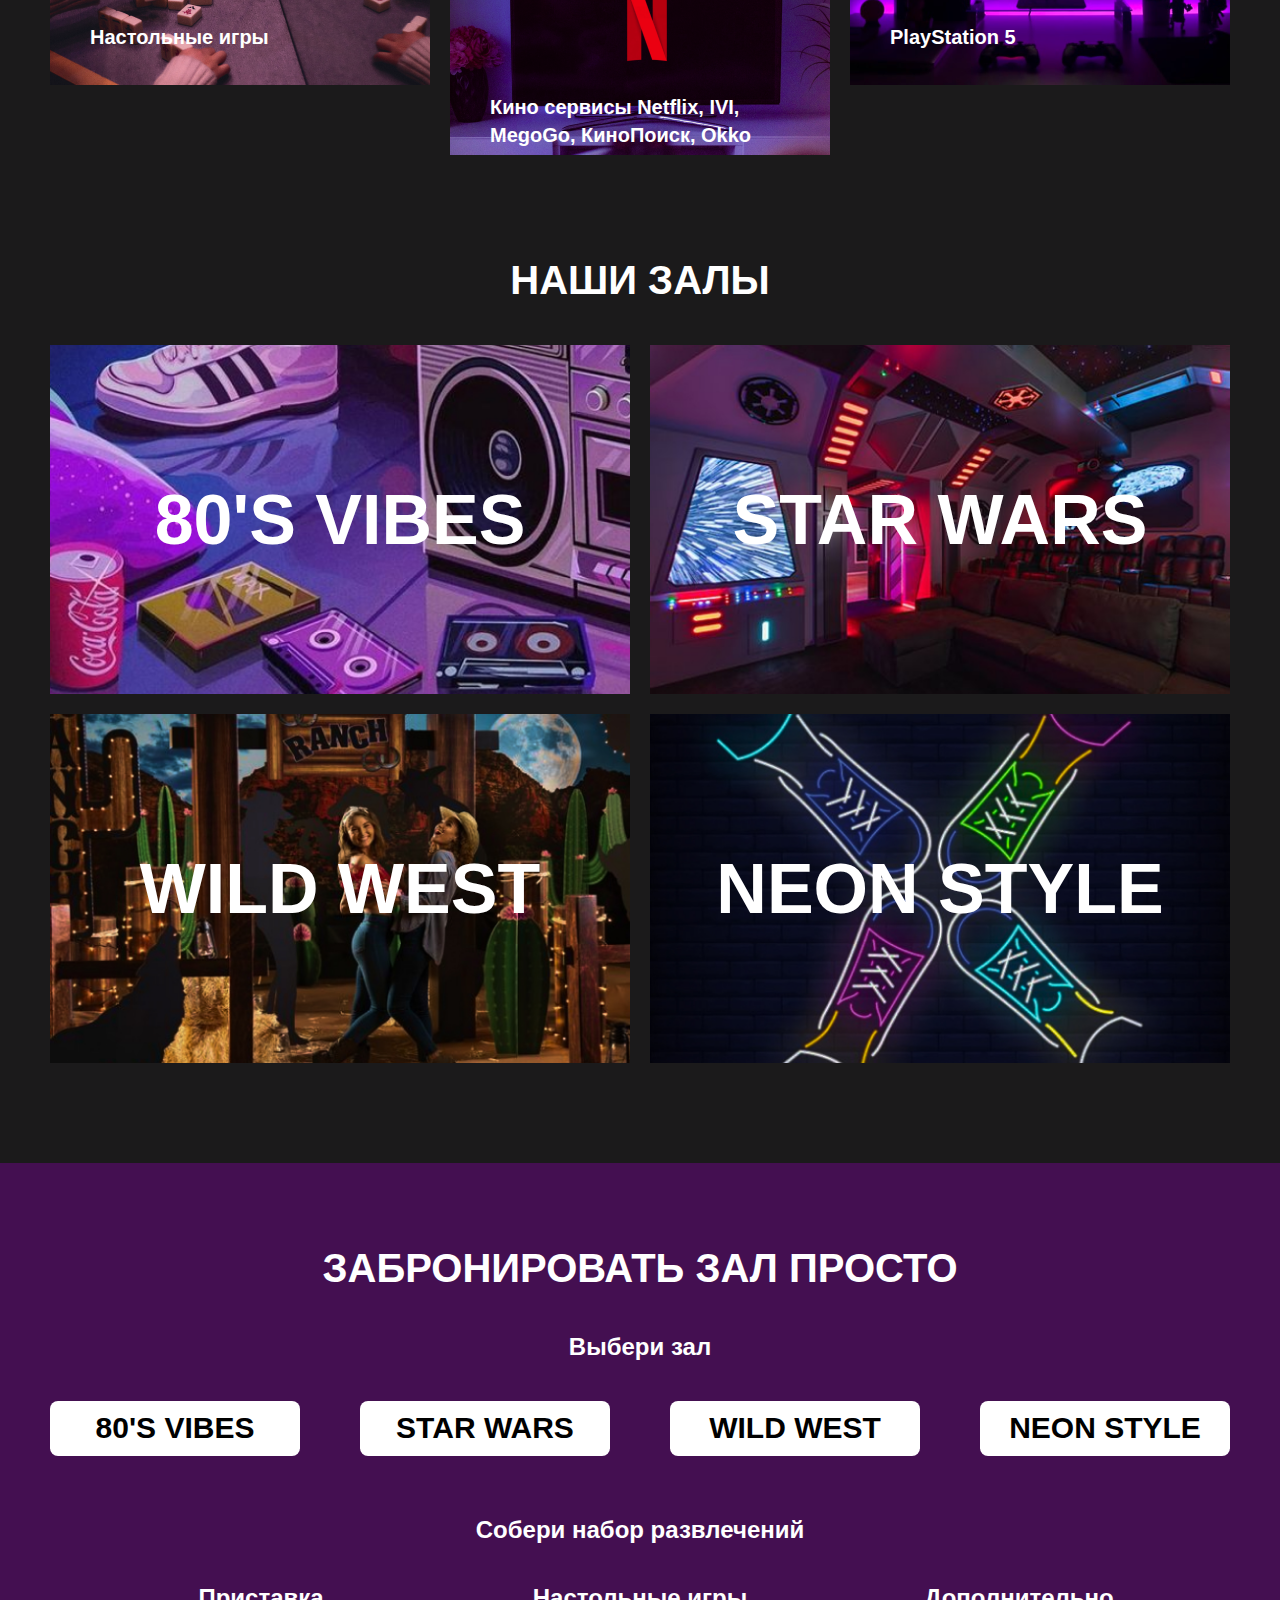
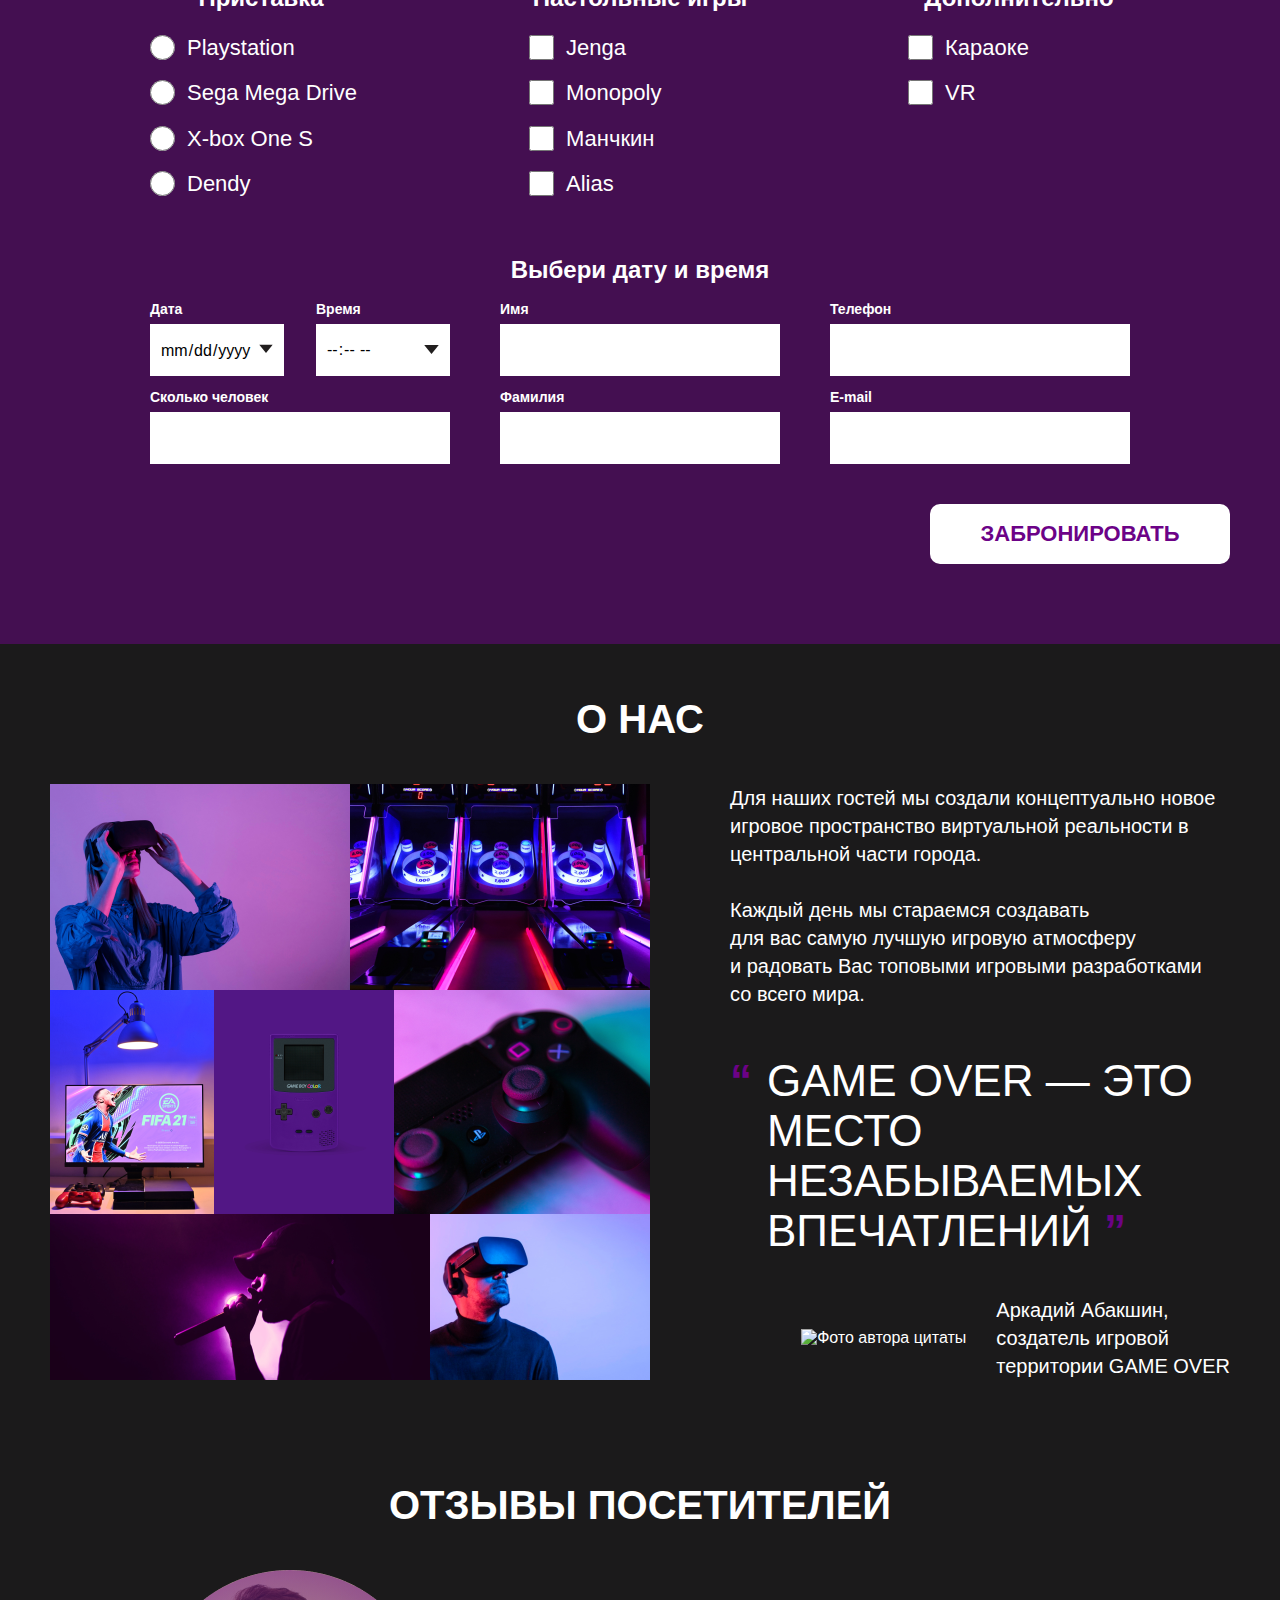
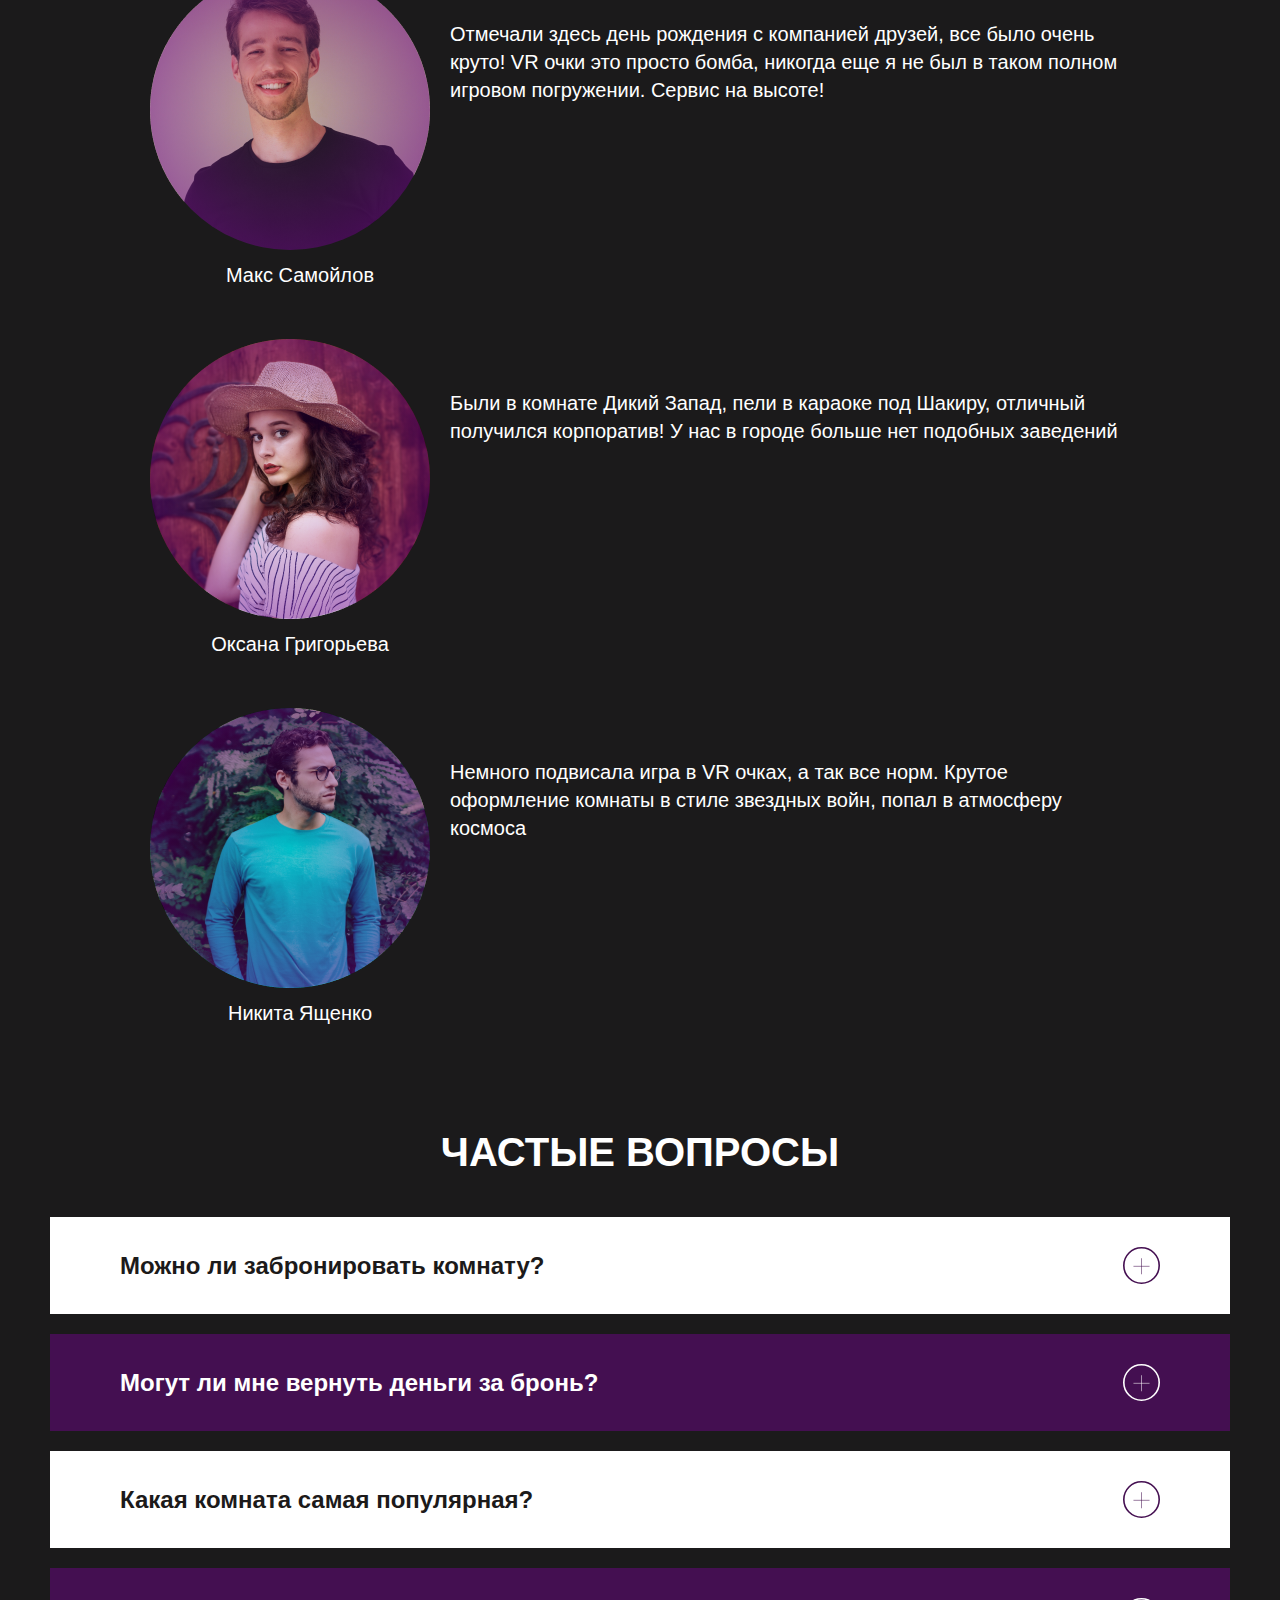
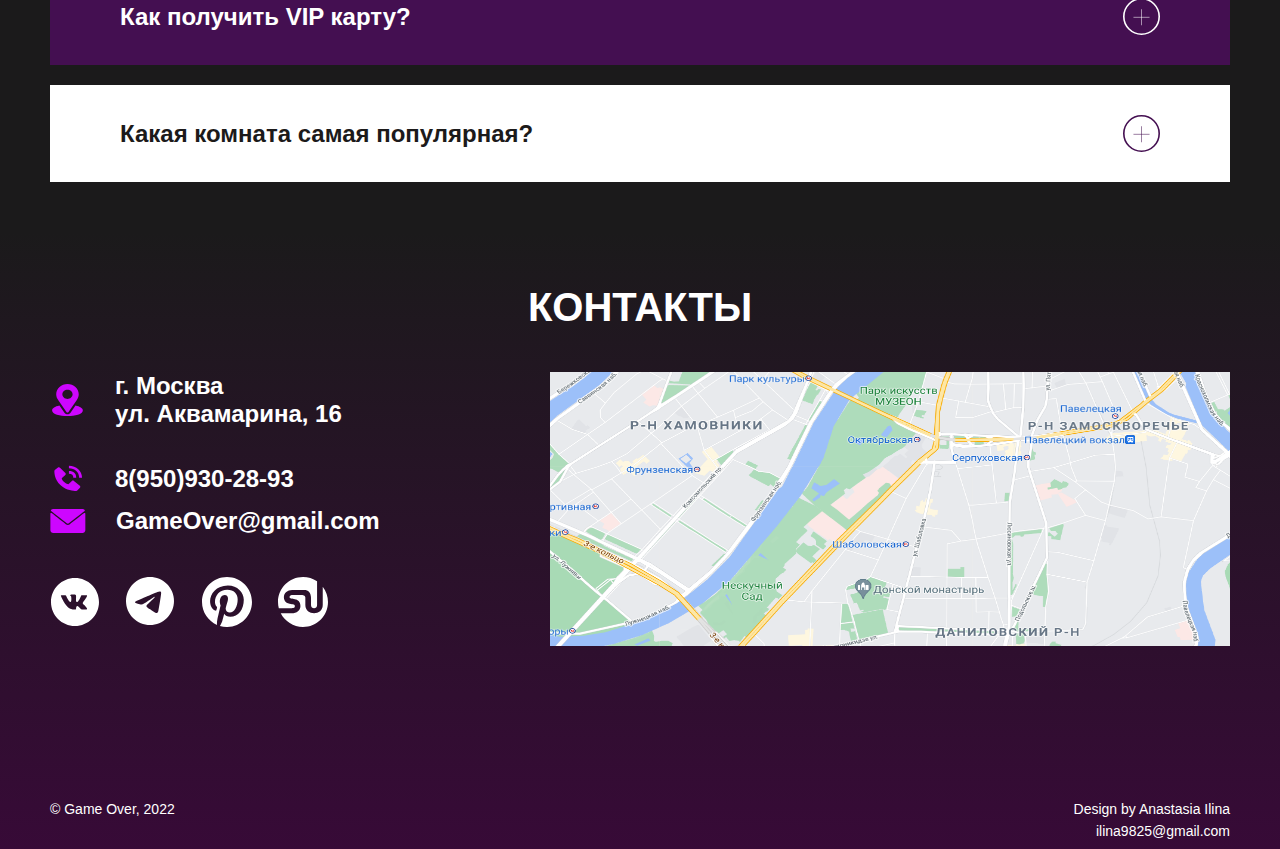
==== commit a80ac709: "media queries 1024 for about-page - done" ====
--- a/index.html
+++ b/index.html
@@ -11,7 +11,7 @@
   <link rel="icon" type="image/png" sizes="150x150" href="favicon/mstile-150x150.png">
   <link rel="icon" type="image/png" sizes="32x32" href="favicon/favicon-32x32.png">
   <link rel="icon" type="image/png" sizes="16x16" href="favicon/favicon-16x16.png">
-  <title>Methed - Модуль 2</title>
+  <title>Курсовая работа - 3 модуль</title>
 
   <link rel="stylesheet" href="style/index.css">
 </head>
@@ -81,13 +81,13 @@
 
         <div class="banner__box-button">
           <button class="banner__button" type="button">Забронировать</button>
-          <a class="banner__link-down" href="#halls"></a>
-        </div>
-
-      </div>
-    </section>
-
-    <section class="section have-page">
+          <a class="banner__link-down" href="#have"></a>
+        </div>
+
+      </div>
+    </section>
+
+    <section class="section have-page" id="have">
       <div class="we-have container">
         <div class="we-have__box-title">
           <h2 class="we-have__title">У нас есть все для классного отдыха с друзьями!</h2>
@@ -127,25 +127,30 @@
       <div class="halls container">
         <h2 class="halls__title">Наши залы</h2>
         <ol class="halls__list">
-          <li class="halls__element halls__element_img_80s">
-            <p class="halls__subtitle">80's 
-              vibes</p>
-          </li>
-  
-          <li class="halls__element halls__element_img_star-wars">
-            <p class="halls__subtitle">Star 
-              wars</p>
-          </li>
-  
-          <li class="halls__element halls__element_img_wild-west">
-            <p class="halls__subtitle">Wild 
-              west</p>
-          </li>
-  
-          <li class="halls__element halls__element_img_neon">
-            <p class="halls__subtitle">Neon 
-              style</p>
-          </li>
+          <a class="halls__element-link halls__element-link_80s" href="80s.html">
+            <li class="halls__element halls__element_img_80s">
+                <p class="halls__subtitle">80's 
+                  vibes</p>
+            </li>
+          </a>
+          <a class="halls__element-link halls__element-link_star-wars" href="star-wars.html">
+            <li class="halls__element halls__element_img_star-wars">
+              <p class="halls__subtitle">Star 
+                wars</p>
+            </li>
+          </a>
+          <a class="halls__element-link halls__element-link_wild-west" href="wild-west.html">
+            <li class="halls__element halls__element_img_wild-west">
+              <p class="halls__subtitle">Wild 
+                west</p>
+            </li>
+          </a>
+          <a class="halls__element-link halls__element-link_neon" href="neon.html">
+            <li class="halls__element halls__element_img_neon">
+              <p class="halls__subtitle">Neon 
+                style</p>
+            </li>
+          </a>
         </ol>
       </div>
     </section>
@@ -257,7 +262,7 @@
             </fieldset>
         
             <fieldset class="reservation__fieldset">
-              <legend  class="reservation__legend">Выбери дату и время</legend>
+              <legend  class="reservation__legend reservation__legend_margin_diff">Выбери дату и время</legend>
               <div class="reservation__box reservation__box_block_third">
 
                 <div class="reservation__box-third reservation__box-third_position_left">
@@ -316,8 +321,7 @@
               со всего мира.</p>
             <div class="about__box-quote">
               <span class="about__qoute-symbol">“</span>
-              <blockquote class="about__quote">GAME OVER — 
-              это место незабываемых впечатлений</blockquote>
+              <blockquote class="about__quote">GAME OVER — это место незабываемых впечатлений</blockquote>
             </div>
 
             <div class="about__box-author">
--- a/style/index.css
+++ b/style/index.css
@@ -10,3 +10,8 @@
 @import "review.css";
 @import "faq.css";
 @import "contacts.css";
+@import "rooms.css";
+@import "80s.css";
+@import "star-wars.css";
+@import "wild-west.css";
+@import "neon.css";
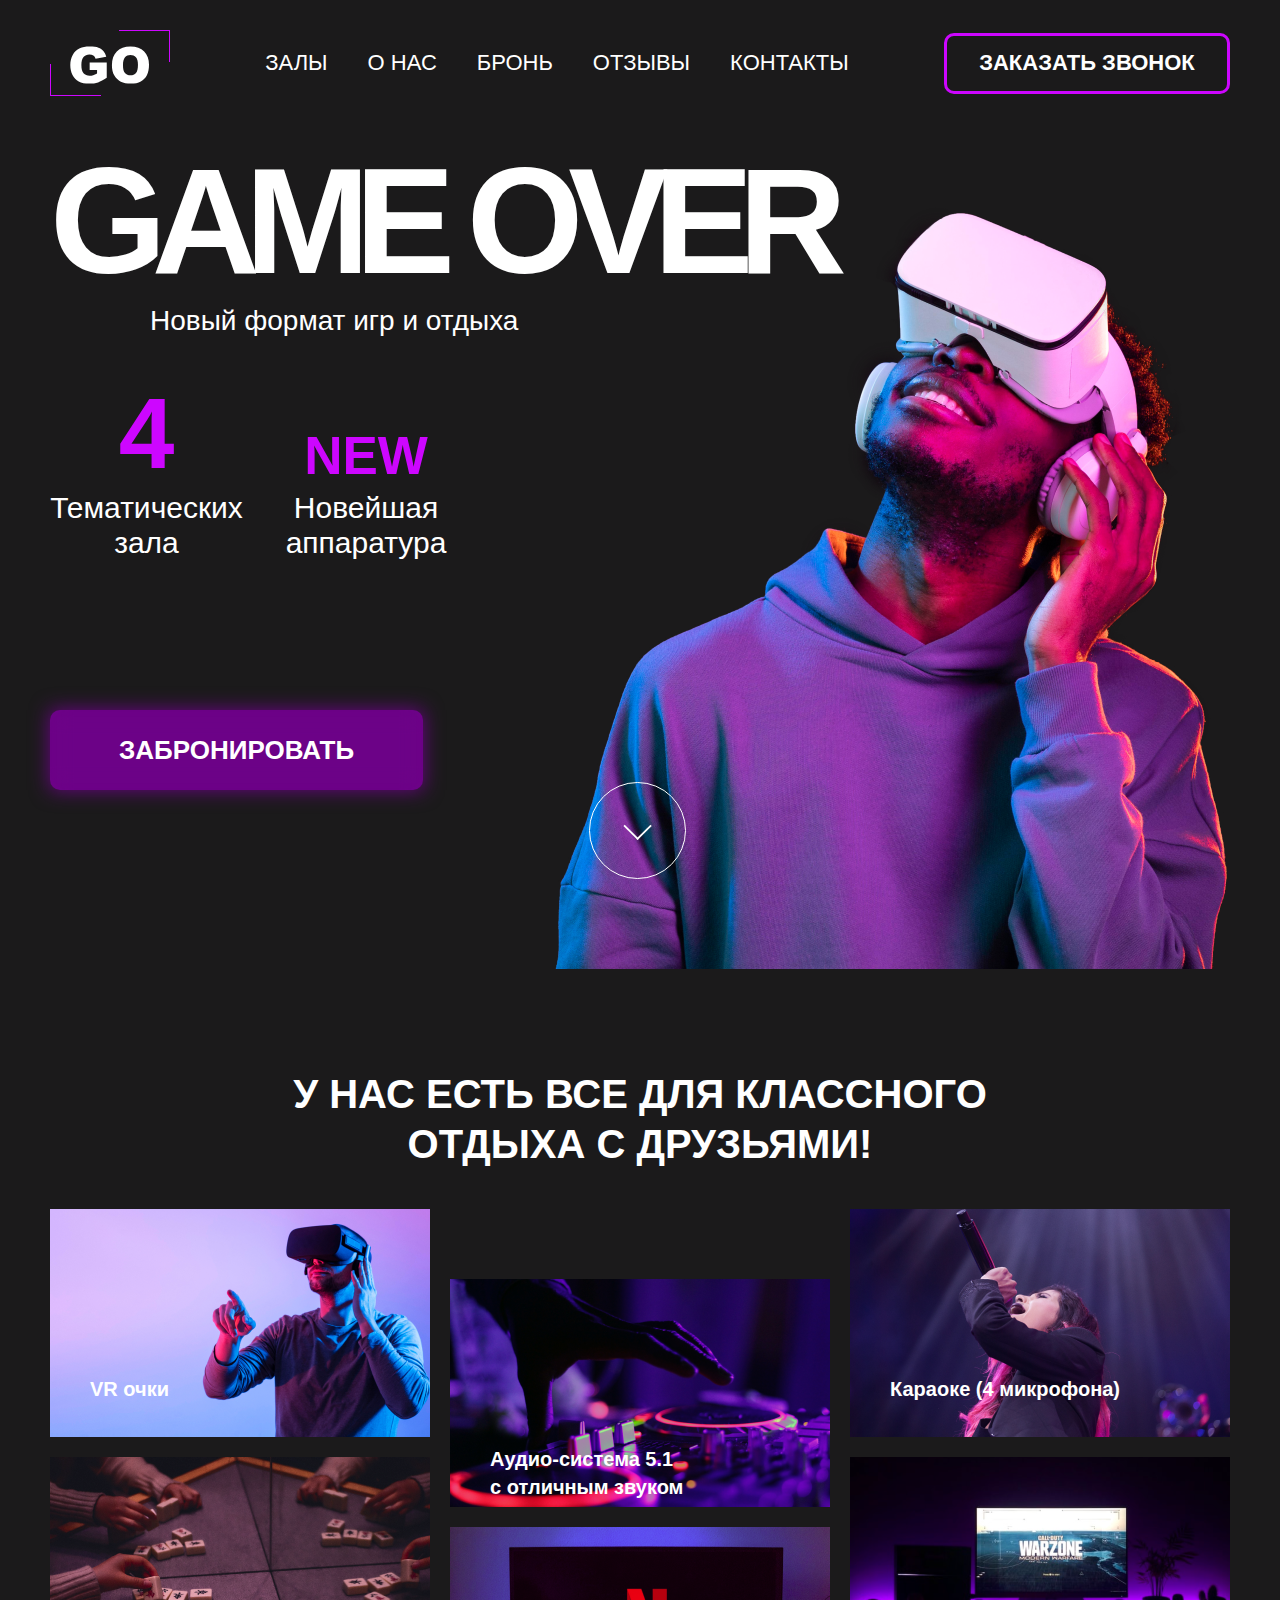
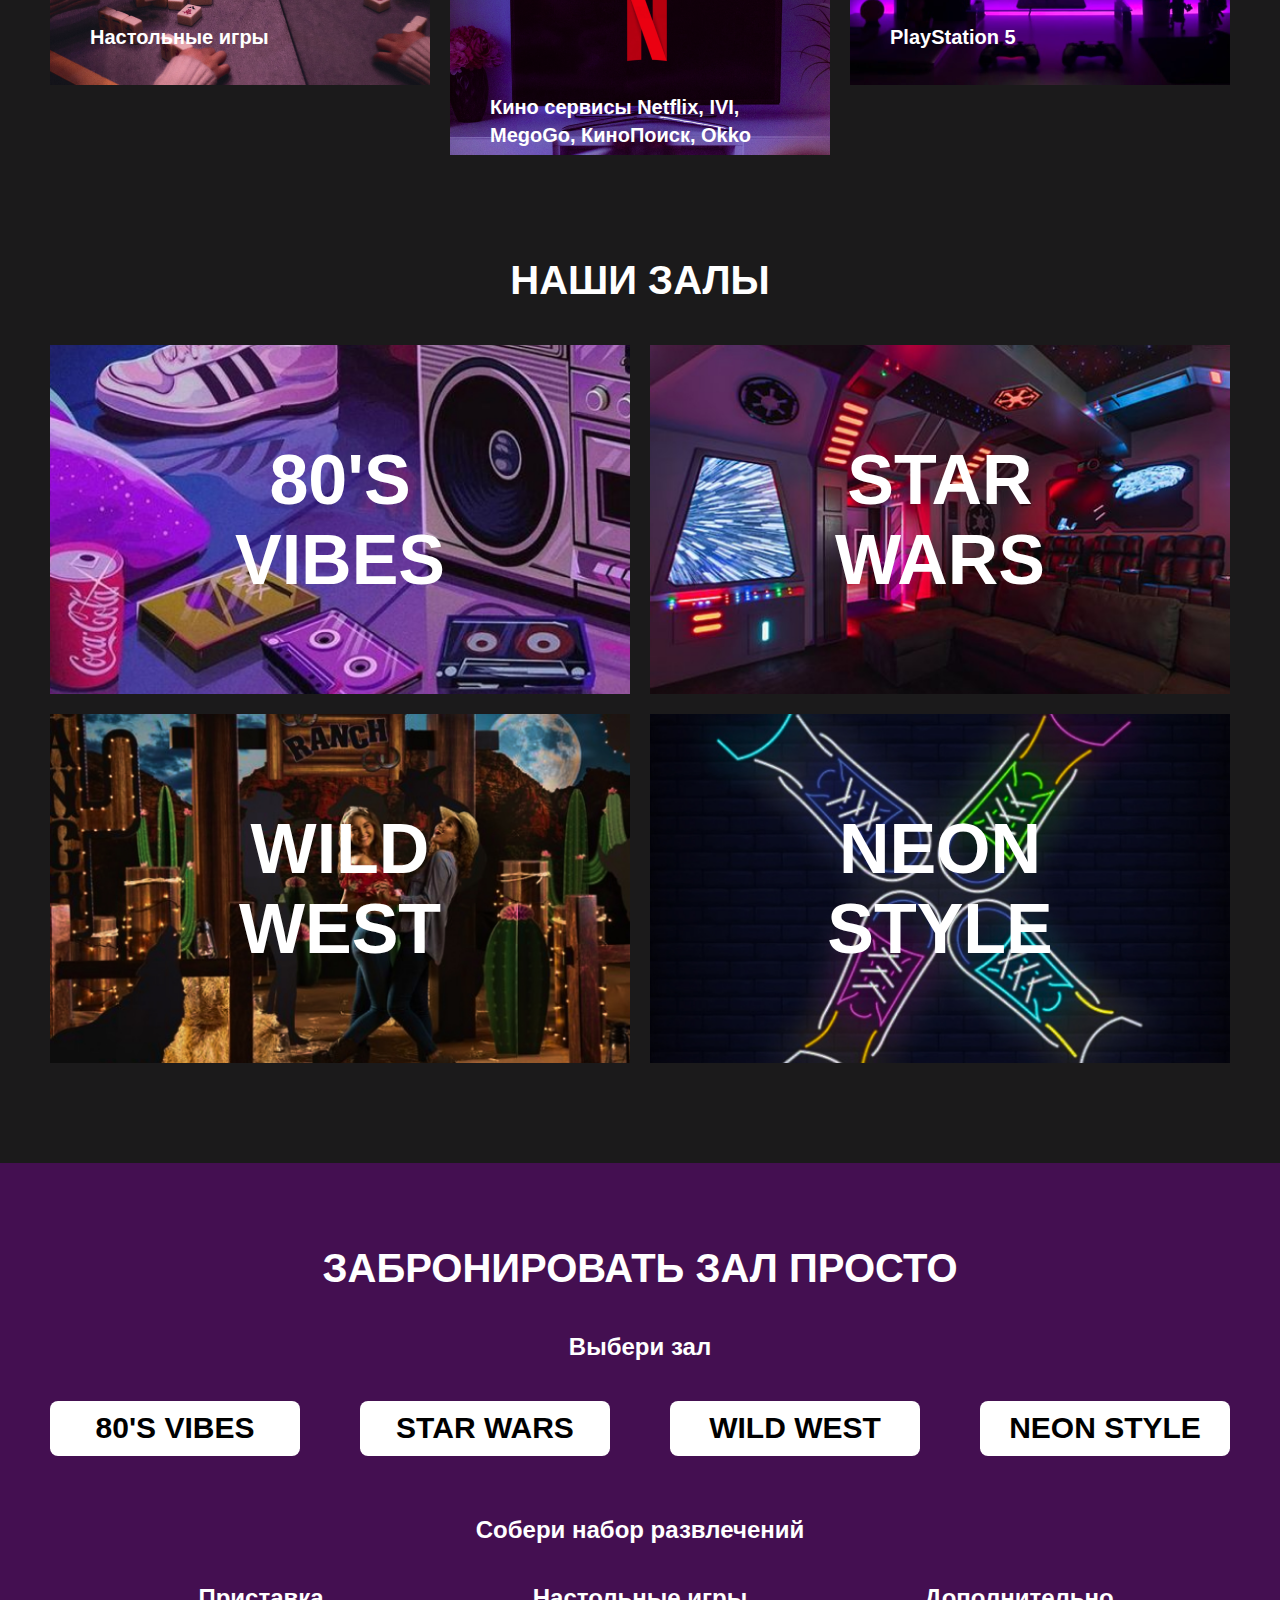
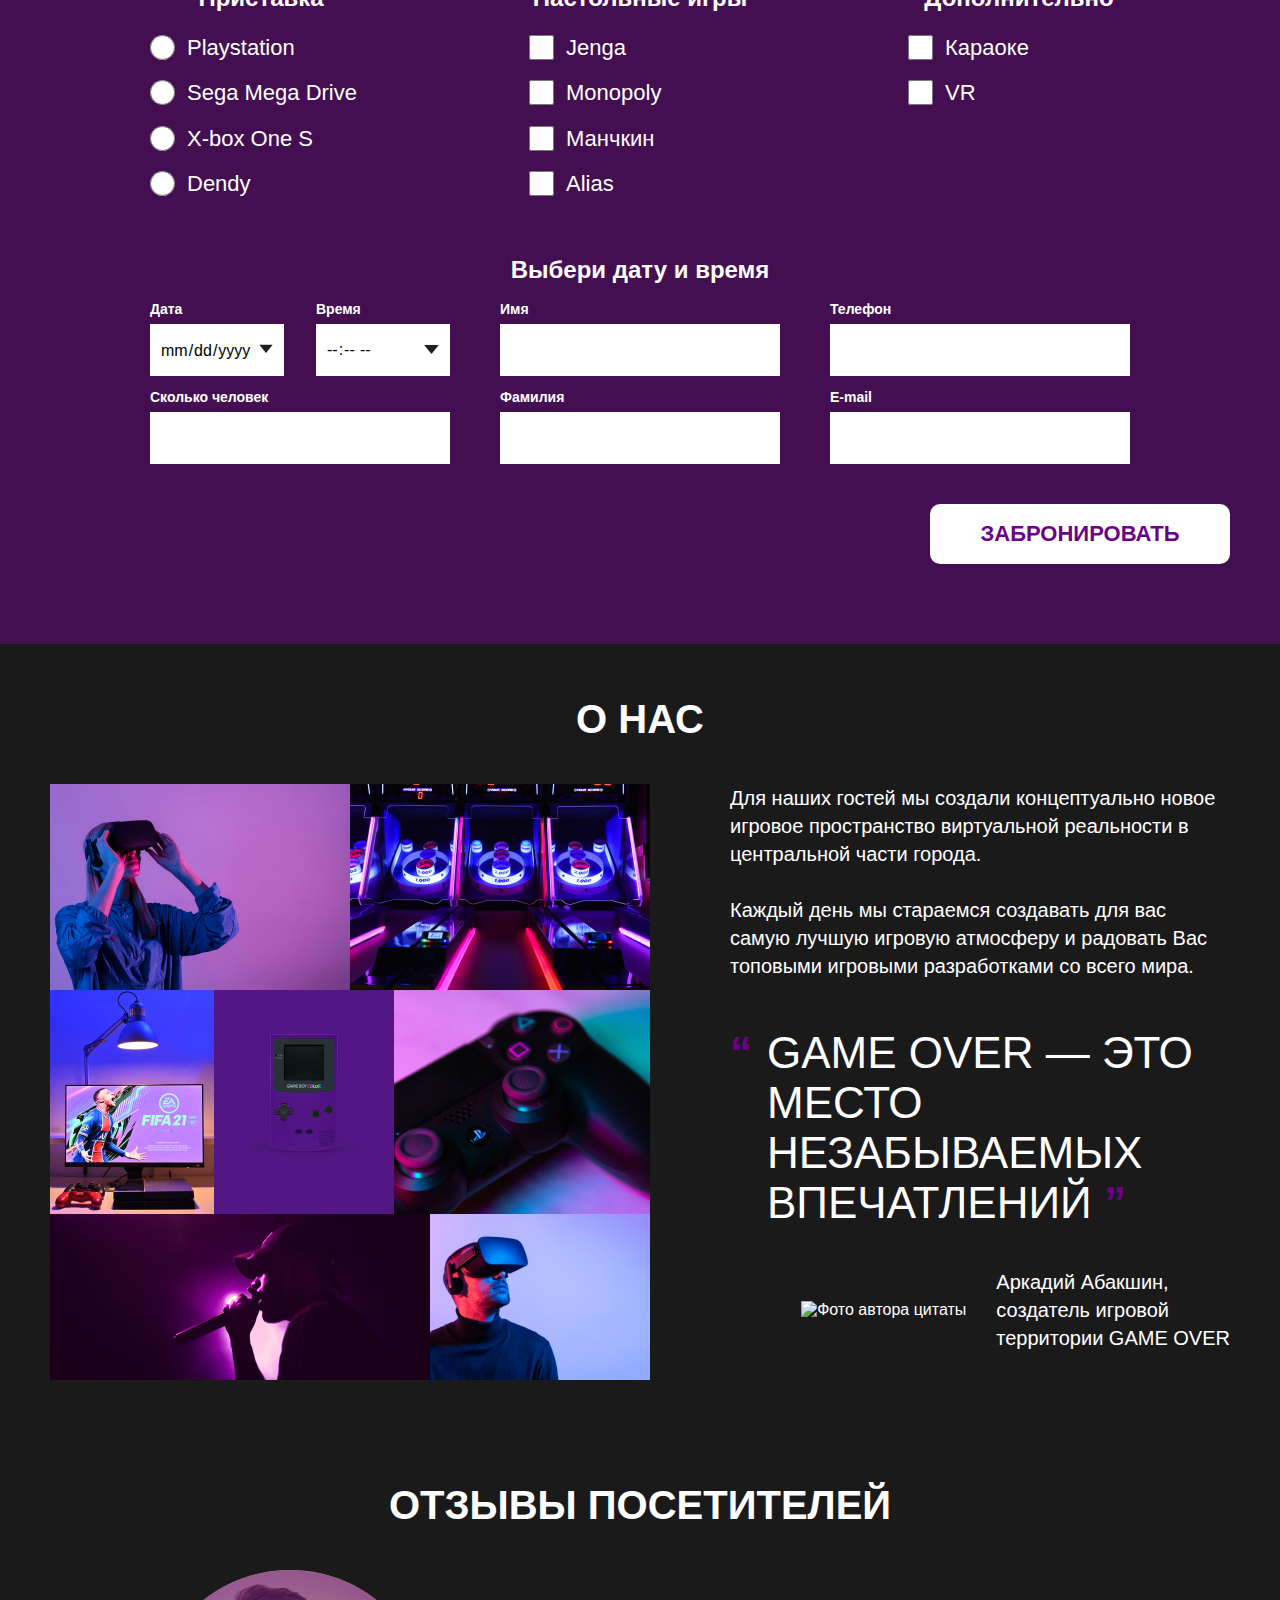
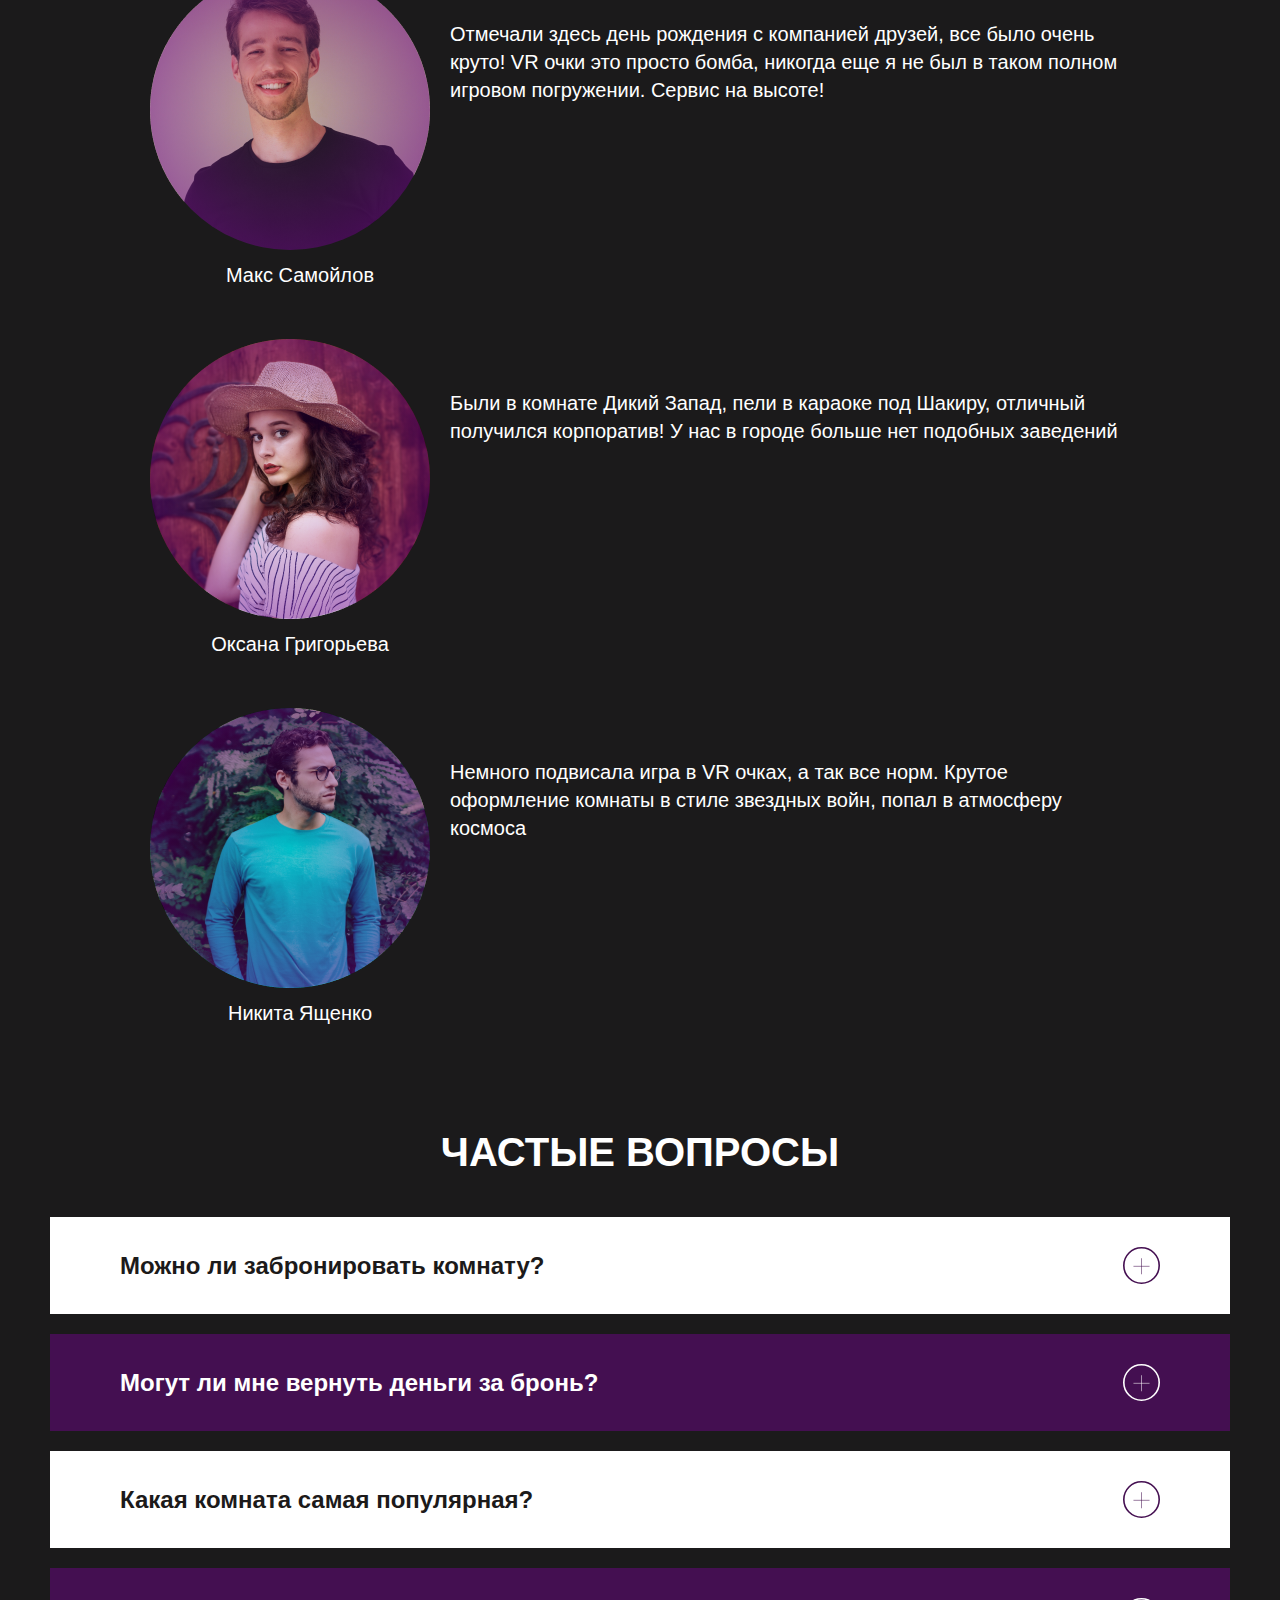
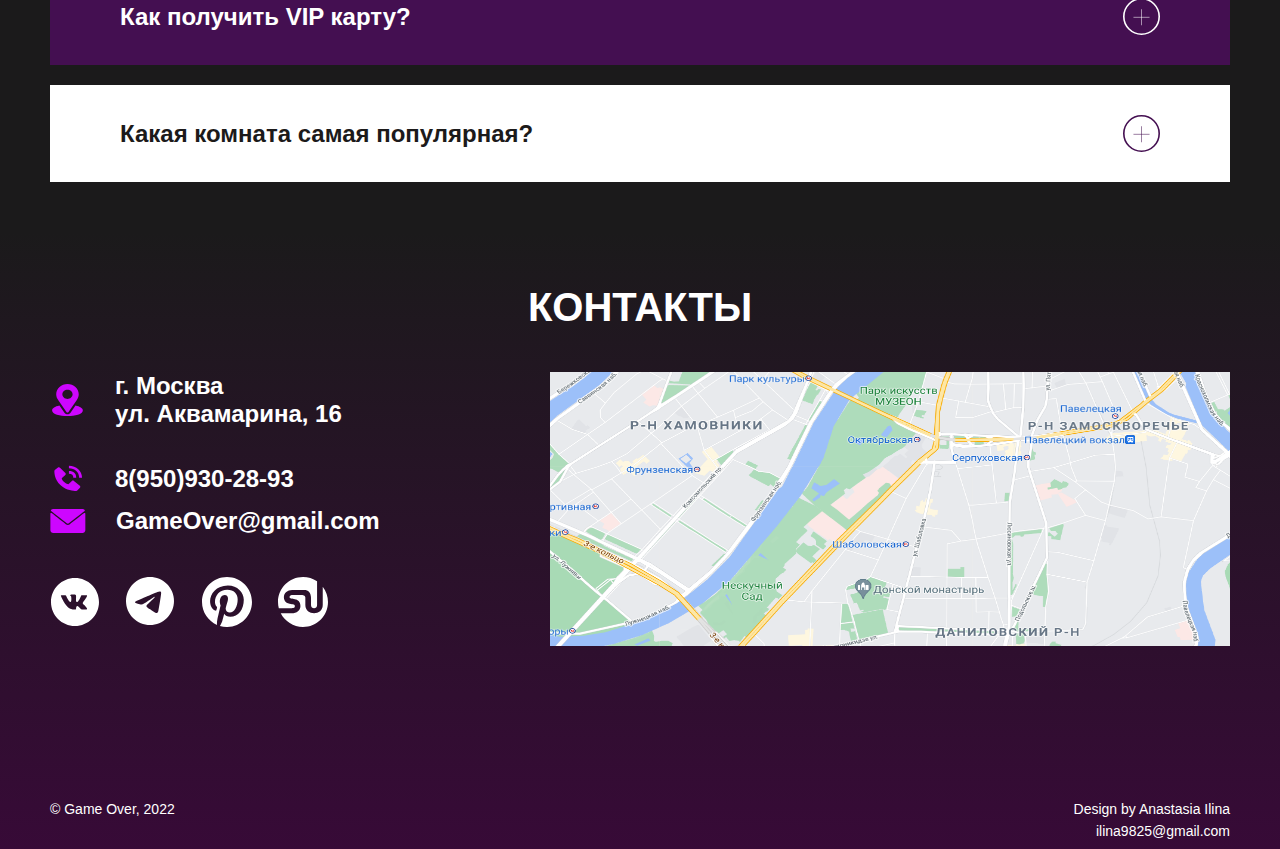
==== commit 15d0a24d: "media queries 768 for about-page done" ====
--- a/index.html
+++ b/index.html
@@ -19,6 +19,10 @@
   <header class="header">
     <div class="container">
       <div class="header__box-content">
+
+        <div class="header__box-burger">
+            <button class="header__burger"></button>
+        </div>
 
         <div class="header__box-logo">
           <a class="header__logo" href="index.html"></a>
@@ -315,10 +319,7 @@
           <div class="about__box-content about__box-content_position_right">
             <p class="about__text">Для наших гостей мы создали концептуально новое игровое пространство виртуальной реальности в центральной части города. 
               
-              Каждый день мы стараемся создавать 
-              для вас самую лучшую игровую атмосферу 
-              и радовать Вас топовыми игровыми разработками 
-              со всего мира.</p>
+              Каждый день мы стараемся создавать для вас самую лучшую игровую атмосферу и радовать Вас топовыми игровыми разработками со всего мира.</p>
             <div class="about__box-quote">
               <span class="about__qoute-symbol">“</span>
               <blockquote class="about__quote">GAME OVER — это место незабываемых впечатлений</blockquote>
